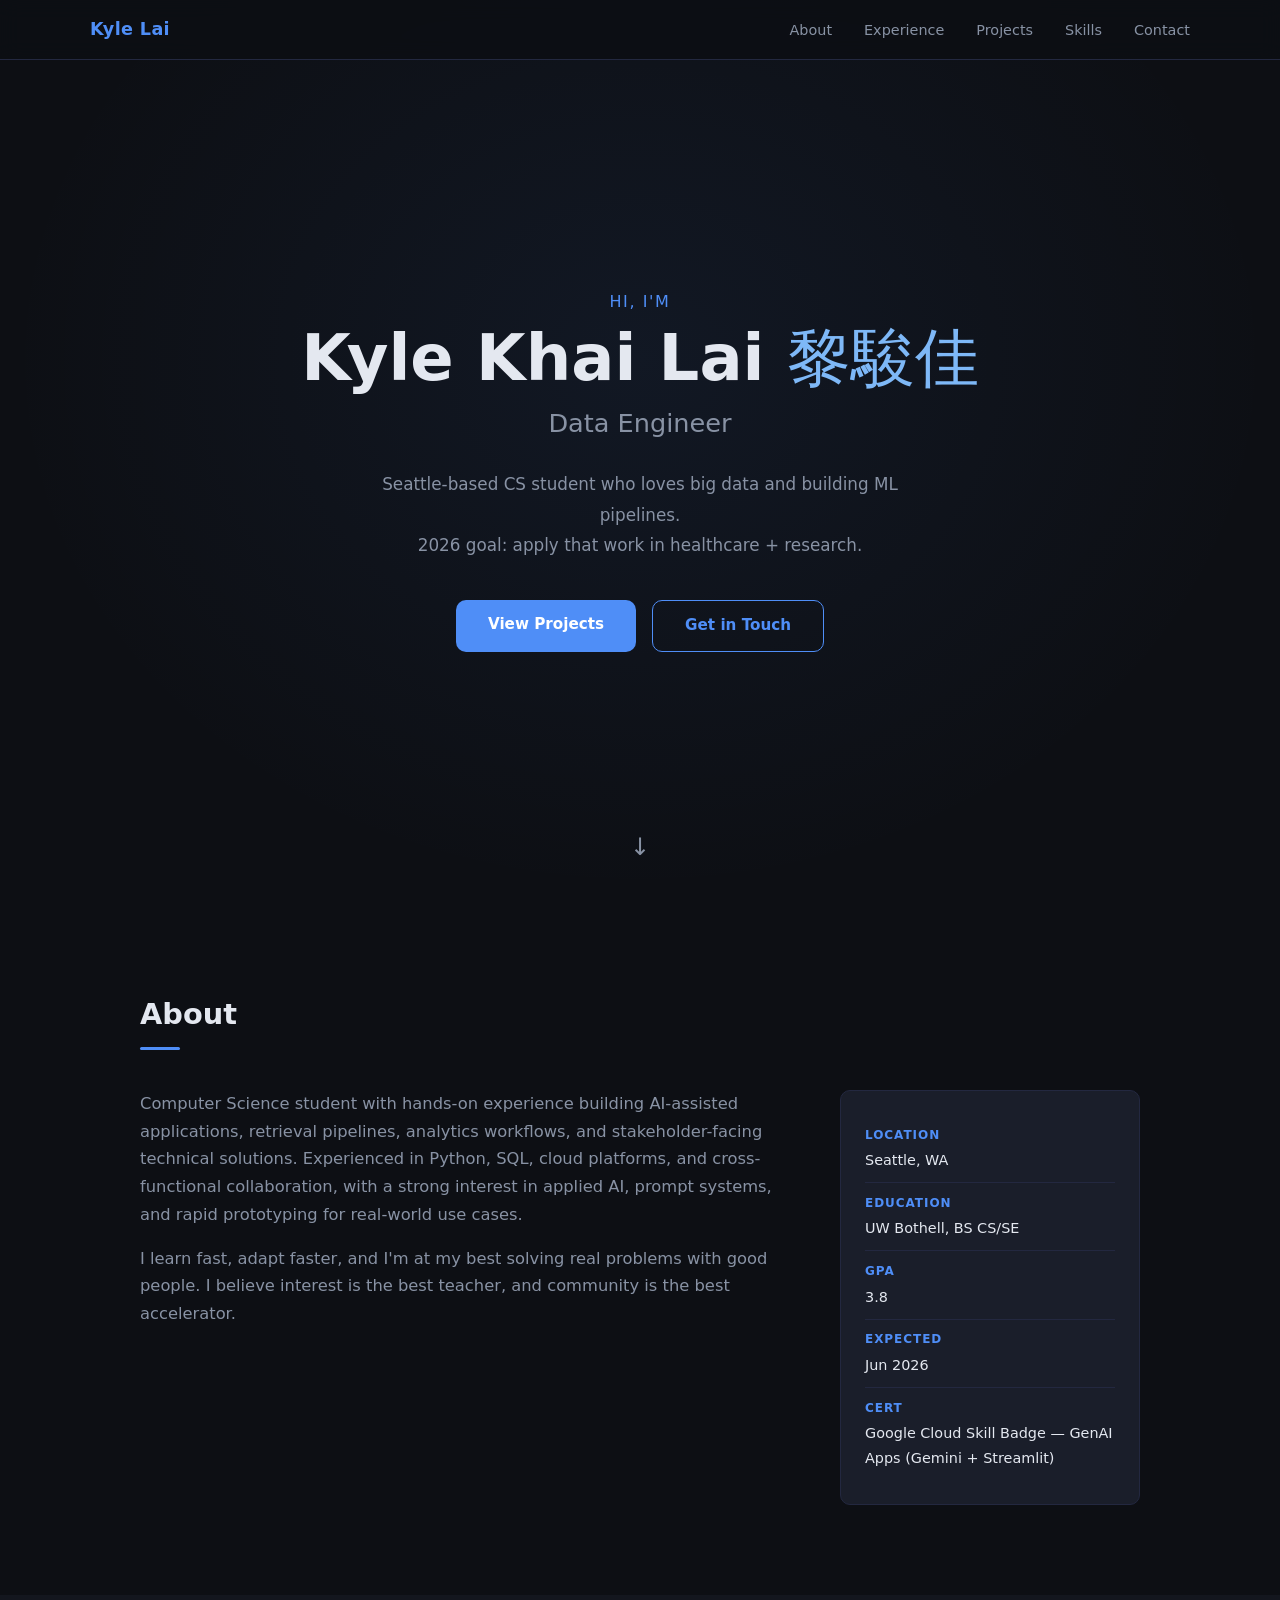
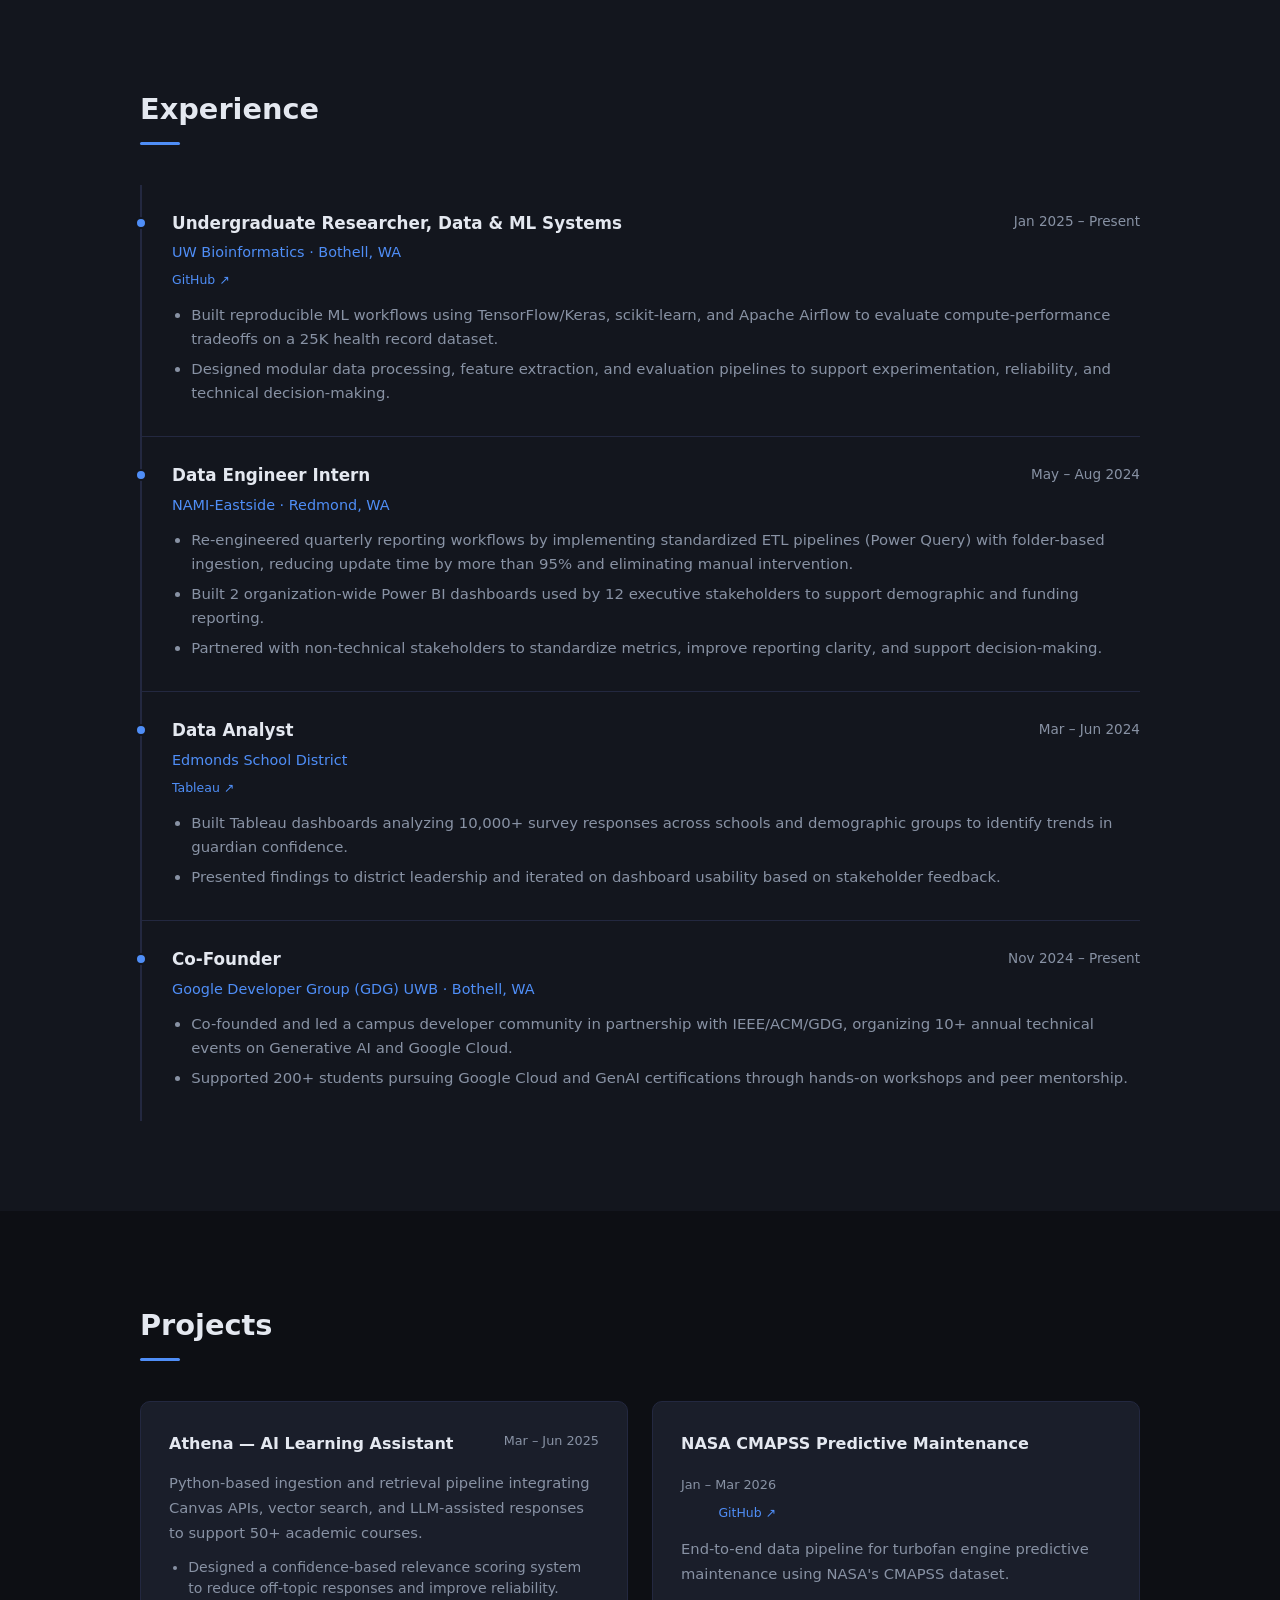
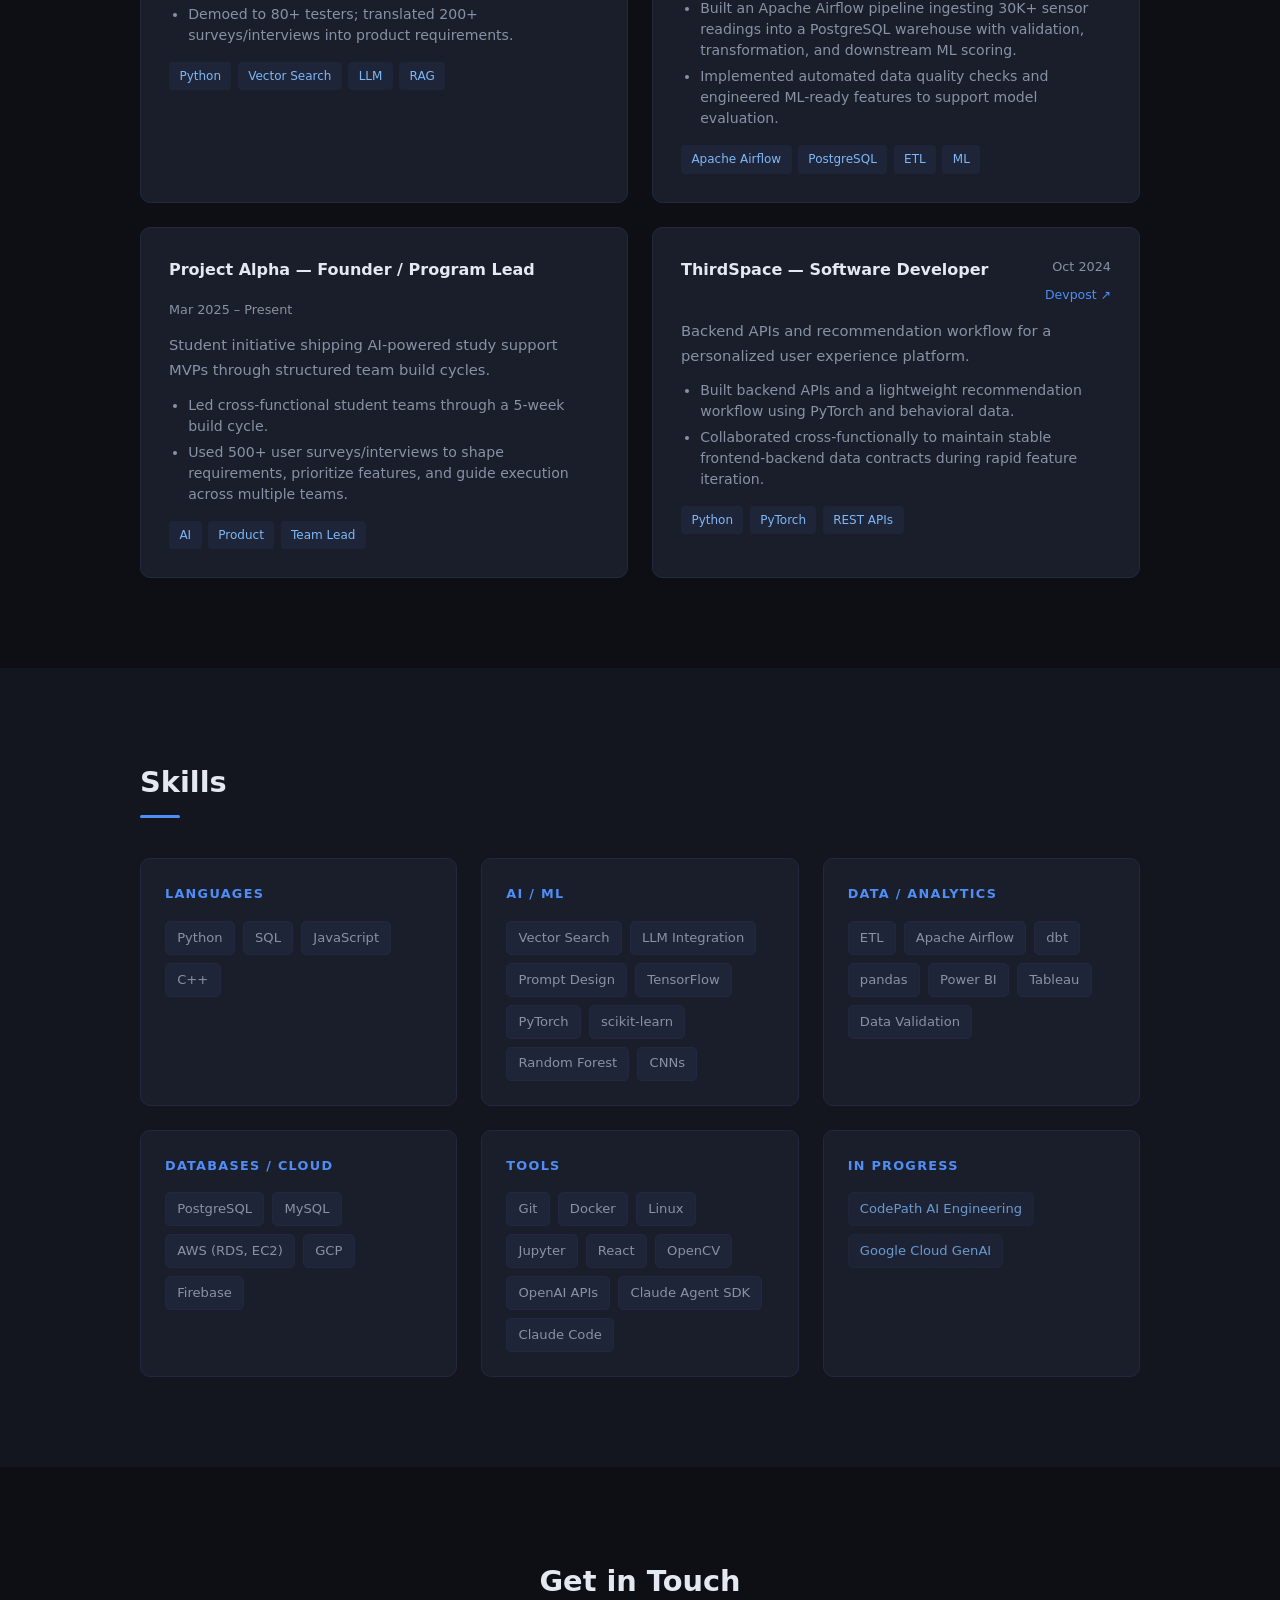
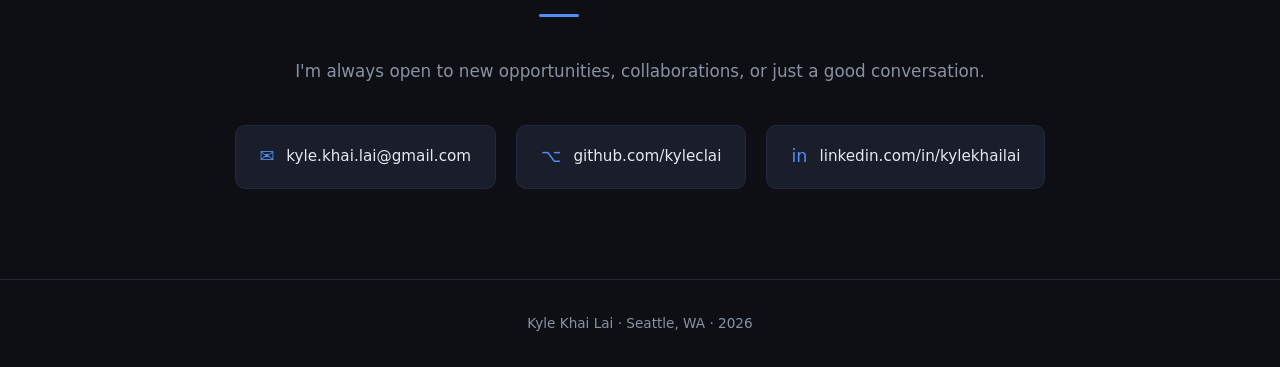
==== index.html @ 4707dff0 "Add initial website structure with HTML, CSS, and JavaScript for personal portfolio" ====
<!DOCTYPE html>
<html lang="en">
<head>
  <meta charset="UTF-8" />
  <meta name="viewport" content="width=device-width, initial-scale=1.0" />
  <title>Kyle Khai Lai — Data Engineer</title>
  <link rel="stylesheet" href="style.css" />
</head>
<body>

  <!-- NAV -->
  <nav id="navbar">
    <div class="nav-inner">
      <span class="nav-logo">Kyle Lai</span>
      <ul class="nav-links">
        <li><a href="#about">About</a></li>
        <li><a href="#experience">Experience</a></li>
        <li><a href="#projects">Projects</a></li>
        <li><a href="#skills">Skills</a></li>
        <li><a href="#contact">Contact</a></li>
      </ul>
    </div>
  </nav>

  <!-- HERO -->
  <section id="hero">
    <div class="hero-content">
      <p class="hero-greeting">Hi, I'm</p>
      <h1 class="hero-name">Kyle Khai Lai <span class="chinese">黎駿佳</span></h1>
      <h2 class="hero-title">Data Engineer</h2>
      <p class="hero-sub">Seattle-based CS student who loves big data and building ML pipelines.<br>
        2026 goal: apply that work in healthcare + research.</p>
      <div class="hero-cta">
        <a href="#projects" class="btn btn-primary">View Projects</a>
        <a href="#contact" class="btn btn-outline">Get in Touch</a>
      </div>
    </div>
    <div class="hero-scroll-hint">↓</div>
  </section>

  <!-- ABOUT -->
  <section id="about">
    <div class="section-inner">
      <h2 class="section-title">About</h2>
      <div class="about-grid">
        <div class="about-text">
          <p>
            Computer Science student with hands-on experience building AI-assisted applications,
            retrieval pipelines, analytics workflows, and stakeholder-facing technical solutions.
            Experienced in Python, SQL, cloud platforms, and cross-functional collaboration, with a
            strong interest in applied AI, prompt systems, and rapid prototyping for real-world use cases.
          </p>
          <p>
            I learn fast, adapt faster, and I'm at my best solving real problems with good people.
            I believe interest is the best teacher, and community is the best accelerator.
          </p>
        </div>
        <div class="about-meta">
          <div class="meta-item"><span class="meta-label">Location</span><span>Seattle, WA</span></div>
          <div class="meta-item"><span class="meta-label">Education</span><span>UW Bothell, BS CS/SE</span></div>
          <div class="meta-item"><span class="meta-label">GPA</span><span>3.8</span></div>
          <div class="meta-item"><span class="meta-label">Expected</span><span>Jun 2026</span></div>
          <div class="meta-item"><span class="meta-label">Cert</span><span>Google Cloud Skill Badge — GenAI Apps (Gemini + Streamlit)</span></div>
        </div>
      </div>
    </div>
  </section>

  <!-- EXPERIENCE -->
  <section id="experience">
    <div class="section-inner">
      <h2 class="section-title">Experience</h2>
      <div class="timeline">

        <div class="timeline-item">
          <div class="timeline-header">
            <div>
              <h3>Undergraduate Researcher, Data &amp; ML Systems</h3>
              <span class="company">UW Bioinformatics · Bothell, WA</span>
              <a class="entry-link" href="https://github.com/kyleclai/Partial-CNN-RF" target="_blank" rel="noopener">GitHub ↗</a>
            </div>
            <span class="date">Jan 2025 – Present</span>
          </div>
          <ul>
            <li>Built reproducible ML workflows using TensorFlow/Keras, scikit-learn, and Apache Airflow to evaluate compute-performance tradeoffs on a 25K health record dataset.</li>
            <li>Designed modular data processing, feature extraction, and evaluation pipelines to support experimentation, reliability, and technical decision-making.</li>
          </ul>
        </div>

        <div class="timeline-item">
          <div class="timeline-header">
            <div>
              <h3>Data Engineer Intern</h3>
              <span class="company">NAMI-Eastside · Redmond, WA</span>
            </div>
            <span class="date">May – Aug 2024</span>
          </div>
          <ul>
            <li>Re-engineered quarterly reporting workflows by implementing standardized ETL pipelines (Power Query) with folder-based ingestion, reducing update time by more than 95% and eliminating manual intervention.</li>
            <li>Built 2 organization-wide Power BI dashboards used by 12 executive stakeholders to support demographic and funding reporting.</li>
            <li>Partnered with non-technical stakeholders to standardize metrics, improve reporting clarity, and support decision-making.</li>
          </ul>
        </div>

        <div class="timeline-item">
          <div class="timeline-header">
            <div>
              <h3>Data Analyst</h3>
              <span class="company">Edmonds School District</span>
              <a class="entry-link" href="https://public.tableau.com/app/profile/kyle.lai1304/viz/ESDAvg_ScoreonHonestConvoaboutRace/ESDSTORIES" target="_blank" rel="noopener">Tableau ↗</a>
            </div>
            <span class="date">Mar – Jun 2024</span>
          </div>
          <ul>
            <li>Built Tableau dashboards analyzing 10,000+ survey responses across schools and demographic groups to identify trends in guardian confidence.</li>
            <li>Presented findings to district leadership and iterated on dashboard usability based on stakeholder feedback.</li>
          </ul>
        </div>

        <div class="timeline-item">
          <div class="timeline-header">
            <div>
              <h3>Co-Founder</h3>
              <span class="company">Google Developer Group (GDG) UWB · Bothell, WA</span>
            </div>
            <span class="date">Nov 2024 – Present</span>
          </div>
          <ul>
            <li>Co-founded and led a campus developer community in partnership with IEEE/ACM/GDG, organizing 10+ annual technical events on Generative AI and Google Cloud.</li>
            <li>Supported 200+ students pursuing Google Cloud and GenAI certifications through hands-on workshops and peer mentorship.</li>
          </ul>
        </div>

      </div>
    </div>
  </section>

  <!-- PROJECTS -->
  <section id="projects">
    <div class="section-inner">
      <h2 class="section-title">Projects</h2>
      <div class="projects-grid">

        <div class="project-card">
          <div class="project-header">
            <h3>Athena — AI Learning Assistant</h3>
            <span class="project-date">Mar – Jun 2025</span>
          </div>
          <p>Python-based ingestion and retrieval pipeline integrating Canvas APIs, vector search, and LLM-assisted responses to support 50+ academic courses.</p>
          <ul>
            <li>Designed a confidence-based relevance scoring system to reduce off-topic responses and improve reliability.</li>
            <li>Demoed to 80+ testers; translated 200+ surveys/interviews into product requirements.</li>
          </ul>
          <div class="project-tags">
            <span>Python</span><span>Vector Search</span><span>LLM</span><span>RAG</span>
          </div>
        </div>

        <div class="project-card">
          <div class="project-header">
            <h3>NASA CMAPSS Predictive Maintenance</h3>
            <div class="project-header-right">
              <span class="project-date">Jan – Mar 2026</span>
              <a class="entry-link" href="https://github.com/kyleclai/nasa-cmapss-rul-prediction" target="_blank" rel="noopener">GitHub ↗</a>
            </div>
          </div>
          <p>End-to-end data pipeline for turbofan engine predictive maintenance using NASA's CMAPSS dataset.</p>
          <ul>
            <li>Built an Apache Airflow pipeline ingesting 30K+ sensor readings into a PostgreSQL warehouse with validation, transformation, and downstream ML scoring.</li>
            <li>Implemented automated data quality checks and engineered ML-ready features to support model evaluation.</li>
          </ul>
          <div class="project-tags">
            <span>Apache Airflow</span><span>PostgreSQL</span><span>ETL</span><span>ML</span>
          </div>
        </div>

        <div class="project-card">
          <div class="project-header">
            <h3>Project Alpha — Founder / Program Lead</h3>
            <span class="project-date">Mar 2025 – Present</span>
          </div>
          <p>Student initiative shipping AI-powered study support MVPs through structured team build cycles.</p>
          <ul>
            <li>Led cross-functional student teams through a 5-week build cycle.</li>
            <li>Used 500+ user surveys/interviews to shape requirements, prioritize features, and guide execution across multiple teams.</li>
          </ul>
          <div class="project-tags">
            <span>AI</span><span>Product</span><span>Team Lead</span>
          </div>
        </div>

        <div class="project-card">
          <div class="project-header">
            <h3>ThirdSpace — Software Developer</h3>
            <div class="project-header-right">
              <span class="project-date">Oct 2024</span>
              <a class="entry-link" href="https://devpost.com/software/third-space-ebr2ka" target="_blank" rel="noopener">Devpost ↗</a>
            </div>
          </div>
          <p>Backend APIs and recommendation workflow for a personalized user experience platform.</p>
          <ul>
            <li>Built backend APIs and a lightweight recommendation workflow using PyTorch and behavioral data.</li>
            <li>Collaborated cross-functionally to maintain stable frontend-backend data contracts during rapid feature iteration.</li>
          </ul>
          <div class="project-tags">
            <span>Python</span><span>PyTorch</span><span>REST APIs</span>
          </div>
        </div>

      </div>
    </div>
  </section>

  <!-- SKILLS -->
  <section id="skills">
    <div class="section-inner">
      <h2 class="section-title">Skills</h2>
      <div class="skills-grid">
        <div class="skill-group">
          <h3>Languages</h3>
          <div class="tags">
            <span>Python</span><span>SQL</span><span>JavaScript</span><span>C++</span>
          </div>
        </div>
        <div class="skill-group">
          <h3>AI / ML</h3>
          <div class="tags">
            <span>Vector Search</span><span>LLM Integration</span><span>Prompt Design</span>
            <span>TensorFlow</span><span>PyTorch</span><span>scikit-learn</span>
            <span>Random Forest</span><span>CNNs</span>
          </div>
        </div>
        <div class="skill-group">
          <h3>Data / Analytics</h3>
          <div class="tags">
            <span>ETL</span><span>Apache Airflow</span><span>dbt</span>
            <span>pandas</span><span>Power BI</span><span>Tableau</span><span>Data Validation</span>
          </div>
        </div>
        <div class="skill-group">
          <h3>Databases / Cloud</h3>
          <div class="tags">
            <span>PostgreSQL</span><span>MySQL</span><span>AWS (RDS, EC2)</span>
            <span>GCP</span><span>Firebase</span>
          </div>
        </div>
        <div class="skill-group">
          <h3>Tools</h3>
          <div class="tags">
            <span>Git</span><span>Docker</span><span>Linux</span><span>Jupyter</span>
            <span>React</span><span>OpenCV</span><span>OpenAI APIs</span>
            <span>Claude Agent SDK</span><span>Claude Code</span>
          </div>
        </div>
        <div class="skill-group">
          <h3>In Progress</h3>
          <div class="tags in-progress">
            <span>CodePath AI Engineering</span><span>Google Cloud GenAI</span>
          </div>
        </div>
      </div>
    </div>
  </section>

  <!-- CONTACT -->
  <section id="contact">
    <div class="section-inner">
      <h2 class="section-title">Get in Touch</h2>
      <p class="contact-sub">I'm always open to new opportunities, collaborations, or just a good conversation.</p>
      <div class="contact-links">
        <a href="mailto:kyle.khai.lai@gmail.com" class="contact-card">
          <span class="contact-icon">✉</span>
          <span>kyle.khai.lai@gmail.com</span>
        </a>
        <a href="https://github.com/kyleclai" target="_blank" rel="noopener" class="contact-card">
          <span class="contact-icon">⌥</span>
          <span>github.com/kyleclai</span>
        </a>
        <a href="https://linkedin.com/in/kylekhailai" target="_blank" rel="noopener" class="contact-card">
          <span class="contact-icon">in</span>
          <span>linkedin.com/in/kylekhailai</span>
        </a>
      </div>
    </div>
  </section>

  <footer>
    <p>Kyle Khai Lai · Seattle, WA · 2026</p>
  </footer>

  <script src="script.js"></script>
</body>
</html>
---- style.css ----
/* ===== RESET & BASE ===== */
*, *::before, *::after { box-sizing: border-box; margin: 0; padding: 0; }

:root {
  --bg: #0d0f14;
  --bg2: #13161e;
  --bg3: #1a1e2a;
  --accent: #4f8ef7;
  --accent2: #7eb8f7;
  --text: #e4e8f0;
  --text-muted: #8892a4;
  --border: #232840;
  --tag-bg: #1e2538;
  --tag-text: #7eb8f7;
  --radius: 10px;
  --font: 'Segoe UI', system-ui, -apple-system, sans-serif;
}

html { scroll-behavior: smooth; }

body {
  background: var(--bg);
  color: var(--text);
  font-family: var(--font);
  font-size: 16px;
  line-height: 1.7;
}

a { color: var(--accent); text-decoration: none; }
a:hover { color: var(--accent2); }

ul { list-style: none; }

/* ===== NAV ===== */
#navbar {
  position: fixed;
  top: 0; left: 0; right: 0;
  z-index: 100;
  background: rgba(13, 15, 20, 0.92);
  backdrop-filter: blur(10px);
  border-bottom: 1px solid var(--border);
  padding: 0 2rem;
  height: 60px;
}

.nav-inner {
  max-width: 1100px;
  margin: 0 auto;
  height: 100%;
  display: flex;
  align-items: center;
  justify-content: space-between;
}

.nav-logo {
  font-weight: 700;
  font-size: 1.1rem;
  color: var(--accent);
  letter-spacing: 0.02em;
}

.nav-links {
  display: flex;
  gap: 2rem;
  list-style: none;
}

.nav-links a {
  color: var(--text-muted);
  font-size: 0.9rem;
  font-weight: 500;
  transition: color 0.2s;
}

.nav-links a:hover { color: var(--text); }

/* ===== HERO ===== */
#hero {
  min-height: 100vh;
  display: flex;
  flex-direction: column;
  align-items: center;
  justify-content: center;
  text-align: center;
  padding: 100px 2rem 60px;
  background: radial-gradient(ellipse at 50% 40%, rgba(79,142,247,0.07) 0%, transparent 70%);
  position: relative;
}

.hero-greeting {
  color: var(--accent);
  font-size: 1rem;
  font-weight: 500;
  letter-spacing: 0.1em;
  text-transform: uppercase;
  margin-bottom: 0.5rem;
}

.hero-name {
  font-size: clamp(2.2rem, 6vw, 4rem);
  font-weight: 800;
  line-height: 1.1;
  margin-bottom: 0.5rem;
}

.chinese {
  color: var(--accent2);
  font-weight: 400;
}

.hero-title {
  font-size: clamp(1.1rem, 3vw, 1.6rem);
  font-weight: 400;
  color: var(--text-muted);
  margin-bottom: 1.5rem;
}

.hero-sub {
  color: var(--text-muted);
  font-size: 1.05rem;
  max-width: 520px;
  margin: 0 auto 2.5rem;
  line-height: 1.8;
}

.hero-cta {
  display: flex;
  gap: 1rem;
  justify-content: center;
  flex-wrap: wrap;
}

.btn {
  padding: 0.75rem 2rem;
  border-radius: var(--radius);
  font-size: 0.95rem;
  font-weight: 600;
  cursor: pointer;
  transition: all 0.2s;
  display: inline-block;
}

.btn-primary {
  background: var(--accent);
  color: #fff;
}

.btn-primary:hover {
  background: var(--accent2);
  color: #fff;
  transform: translateY(-2px);
}

.btn-outline {
  border: 1.5px solid var(--accent);
  color: var(--accent);
}

.btn-outline:hover {
  background: rgba(79, 142, 247, 0.1);
  transform: translateY(-2px);
}

.hero-scroll-hint {
  position: absolute;
  bottom: 2rem;
  color: var(--text-muted);
  font-size: 1.5rem;
  animation: bounce 2s infinite;
}

@keyframes bounce {
  0%, 100% { transform: translateY(0); }
  50% { transform: translateY(8px); }
}

/* ===== SECTIONS ===== */
section { padding: 90px 2rem; }

section:nth-child(even) { background: var(--bg2); }

.section-inner {
  max-width: 1000px;
  margin: 0 auto;
}

.section-title {
  font-size: 1.8rem;
  font-weight: 700;
  margin-bottom: 2.5rem;
  position: relative;
  display: inline-block;
}

.section-title::after {
  content: '';
  display: block;
  width: 40px;
  height: 3px;
  background: var(--accent);
  margin-top: 8px;
  border-radius: 2px;
}

/* ===== ABOUT ===== */
.about-grid {
  display: grid;
  grid-template-columns: 1fr 300px;
  gap: 3rem;
  align-items: start;
}

.about-text p {
  color: var(--text-muted);
  margin-bottom: 1rem;
  font-size: 1.02rem;
}

.about-text p:last-child { margin-bottom: 0; }

.about-meta {
  background: var(--bg3);
  border: 1px solid var(--border);
  border-radius: var(--radius);
  padding: 1.5rem;
}

.meta-item {
  display: flex;
  flex-direction: column;
  padding: 0.6rem 0;
  border-bottom: 1px solid var(--border);
  font-size: 0.9rem;
}

.meta-item:last-child { border-bottom: none; }

.meta-label {
  color: var(--accent);
  font-size: 0.75rem;
  font-weight: 600;
  letter-spacing: 0.08em;
  text-transform: uppercase;
  margin-bottom: 0.2rem;
}

/* ===== TIMELINE ===== */
.timeline {
  display: flex;
  flex-direction: column;
  gap: 0;
  position: relative;
}

.timeline::before {
  content: '';
  position: absolute;
  left: 0;
  top: 0;
  bottom: 0;
  width: 2px;
  background: var(--border);
}

.timeline-item {
  padding: 1.5rem 0 1.5rem 2rem;
  position: relative;
  border-bottom: 1px solid var(--border);
  transition: background 0.2s;
}

.timeline-item:last-child { border-bottom: none; }

.timeline-item::before {
  content: '';
  position: absolute;
  left: -5px;
  top: 2rem;
  width: 12px;
  height: 12px;
  border-radius: 50%;
  background: var(--accent);
  border: 2px solid var(--bg2);
}

.timeline-header {
  display: flex;
  justify-content: space-between;
  align-items: flex-start;
  gap: 1rem;
  margin-bottom: 0.75rem;
  flex-wrap: wrap;
}

.timeline-header h3 {
  font-size: 1.05rem;
  font-weight: 600;
}

.company {
  display: block;
  color: var(--accent);
  font-size: 0.9rem;
  margin-top: 0.2rem;
}

.date {
  color: var(--text-muted);
  font-size: 0.85rem;
  white-space: nowrap;
  padding-top: 0.1rem;
}

.entry-link {
  font-size: 0.78rem;
  color: var(--accent);
  font-weight: 500;
  display: inline-block;
  margin-top: 0.25rem;
  transition: color 0.2s;
}

.entry-link:hover { color: var(--accent2); }

.project-header-right {
  display: flex;
  flex-direction: column;
  align-items: flex-end;
  gap: 0.2rem;
  flex-shrink: 0;
}

.timeline-item ul {
  list-style: disc;
  padding-left: 1.2rem;
}

.timeline-item li {
  color: var(--text-muted);
  font-size: 0.93rem;
  margin-bottom: 0.4rem;
  line-height: 1.6;
}

/* ===== PROJECTS ===== */
.projects-grid {
  display: grid;
  grid-template-columns: repeat(auto-fill, minmax(440px, 1fr));
  gap: 1.5rem;
}

.project-card {
  background: var(--bg3);
  border: 1px solid var(--border);
  border-radius: var(--radius);
  padding: 1.75rem;
  transition: border-color 0.2s, transform 0.2s;
}

.project-card:hover {
  border-color: var(--accent);
  transform: translateY(-3px);
}

.project-header {
  display: flex;
  justify-content: space-between;
  align-items: flex-start;
  gap: 1rem;
  margin-bottom: 0.75rem;
  flex-wrap: wrap;
}

.project-header h3 {
  font-size: 1rem;
  font-weight: 600;
}

.project-date {
  color: var(--text-muted);
  font-size: 0.8rem;
  white-space: nowrap;
}

.project-card > p {
  color: var(--text-muted);
  font-size: 0.92rem;
  margin-bottom: 0.75rem;
}

.project-card ul {
  list-style: disc;
  padding-left: 1.2rem;
  margin-bottom: 1rem;
}

.project-card li {
  color: var(--text-muted);
  font-size: 0.88rem;
  margin-bottom: 0.3rem;
  line-height: 1.5;
}

.project-tags {
  display: flex;
  flex-wrap: wrap;
  gap: 0.4rem;
  margin-top: 1rem;
}

.project-tags span {
  background: var(--tag-bg);
  color: var(--tag-text);
  font-size: 0.75rem;
  padding: 0.25rem 0.65rem;
  border-radius: 4px;
  font-weight: 500;
}

/* ===== SKILLS ===== */
.skills-grid {
  display: grid;
  grid-template-columns: repeat(auto-fill, minmax(280px, 1fr));
  gap: 1.5rem;
}

.skill-group {
  background: var(--bg3);
  border: 1px solid var(--border);
  border-radius: var(--radius);
  padding: 1.5rem;
}

.skill-group h3 {
  font-size: 0.8rem;
  font-weight: 700;
  color: var(--accent);
  text-transform: uppercase;
  letter-spacing: 0.1em;
  margin-bottom: 1rem;
}

.tags {
  display: flex;
  flex-wrap: wrap;
  gap: 0.5rem;
}

.tags span {
  background: var(--tag-bg);
  color: var(--text-muted);
  font-size: 0.82rem;
  padding: 0.3rem 0.7rem;
  border-radius: 5px;
  border: 1px solid var(--border);
}

.tags.in-progress span {
  border-style: dashed;
  color: var(--accent2);
  opacity: 0.8;
}

/* ===== CONTACT ===== */
#contact { text-align: center; }

.contact-sub {
  color: var(--text-muted);
  margin-bottom: 2.5rem;
  font-size: 1.05rem;
}

.contact-links {
  display: flex;
  gap: 1.25rem;
  justify-content: center;
  flex-wrap: wrap;
}

.contact-card {
  display: flex;
  align-items: center;
  gap: 0.75rem;
  background: var(--bg3);
  border: 1px solid var(--border);
  border-radius: var(--radius);
  padding: 1rem 1.5rem;
  color: var(--text);
  font-size: 0.95rem;
  transition: border-color 0.2s, transform 0.2s;
}

.contact-card:hover {
  border-color: var(--accent);
  color: var(--accent2);
  transform: translateY(-2px);
}

.contact-icon {
  font-size: 1.1rem;
  color: var(--accent);
}

/* ===== FOOTER ===== */
footer {
  text-align: center;
  padding: 2rem;
  color: var(--text-muted);
  font-size: 0.85rem;
  border-top: 1px solid var(--border);
}

/* ===== RESPONSIVE ===== */
@media (max-width: 768px) {
  .about-grid { grid-template-columns: 1fr; }
  .projects-grid { grid-template-columns: 1fr; }
  .nav-links { gap: 1rem; }
  #hero { padding-top: 80px; }
  .timeline::before { display: none; }
  .timeline-item { padding-left: 0; }
  .timeline-item::before { display: none; }
}

@media (max-width: 480px) {
  .nav-links { display: none; }
}

/* ===== SCROLL ANIMATIONS ===== */
.fade-in {
  opacity: 0;
  transform: translateY(24px);
  transition: opacity 0.6s ease, transform 0.6s ease;
}

.fade-in.visible {
  opacity: 1;
  transform: translateY(0);
}
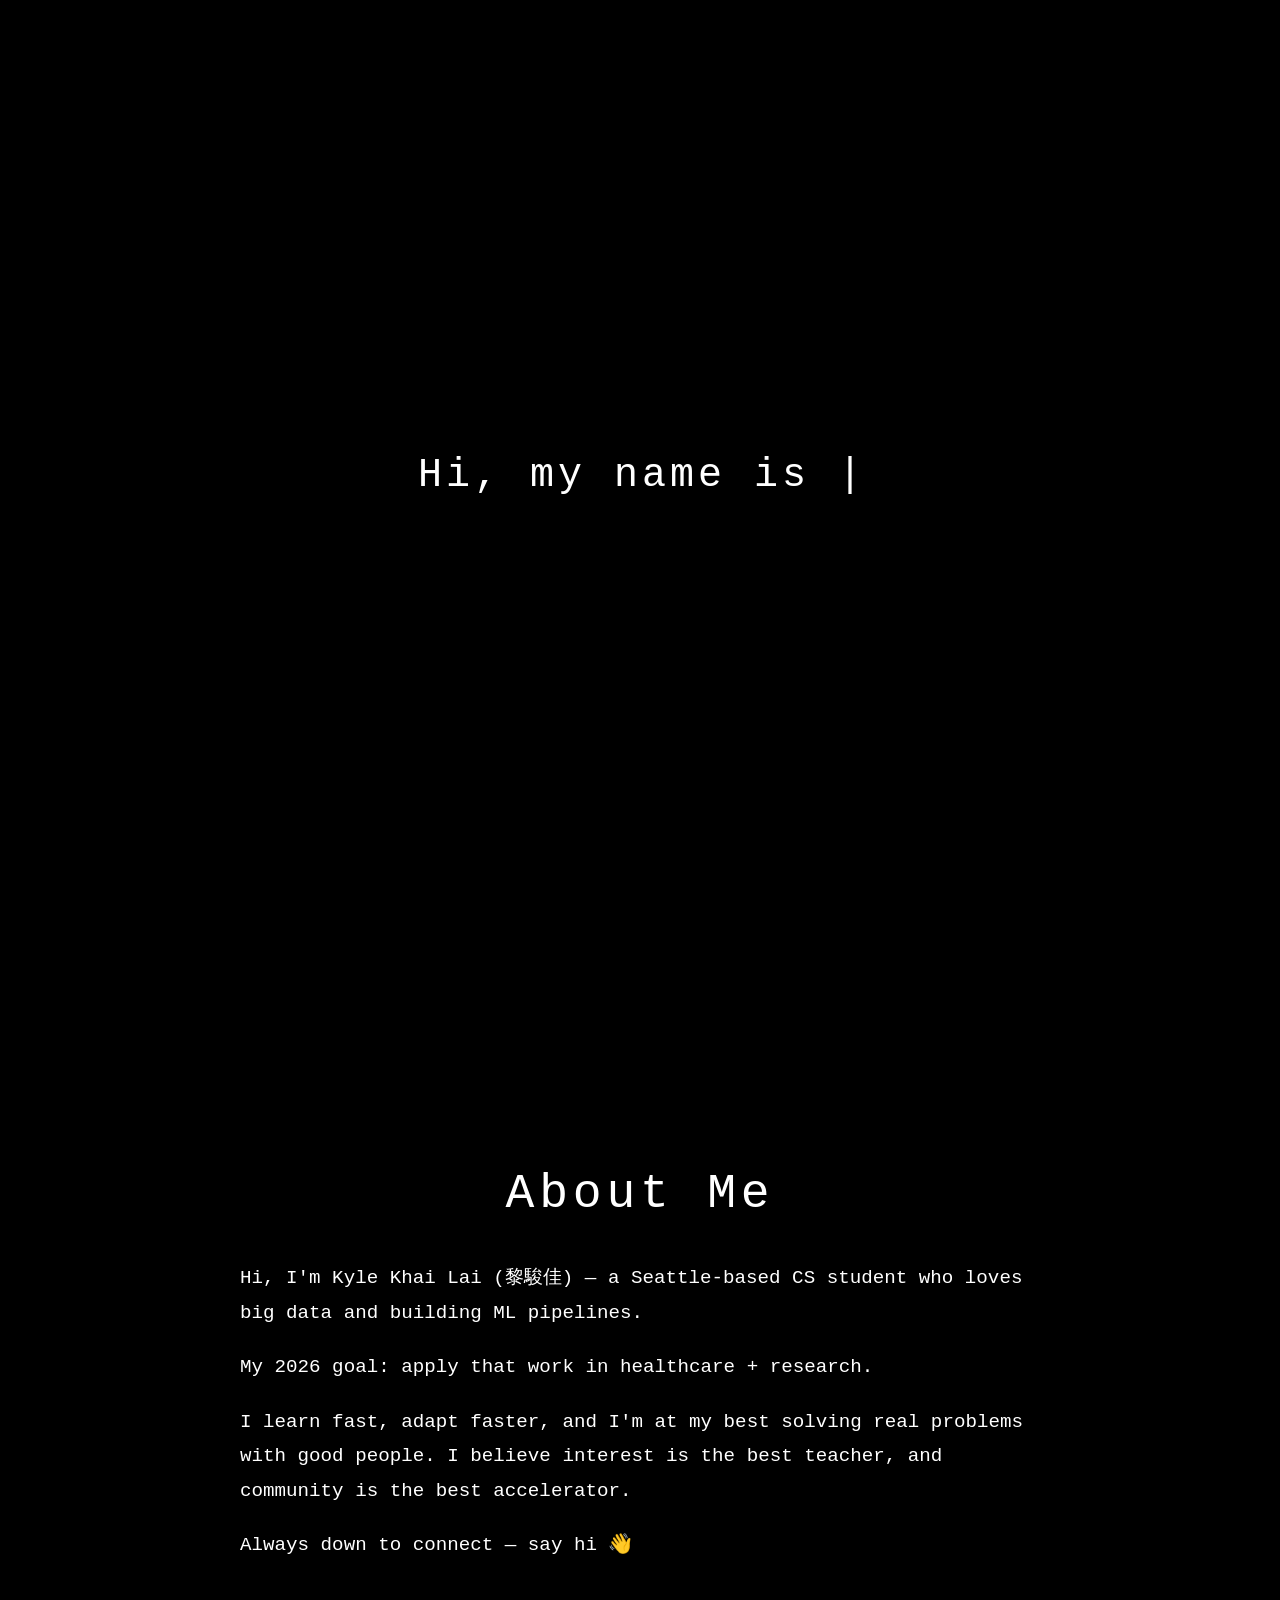
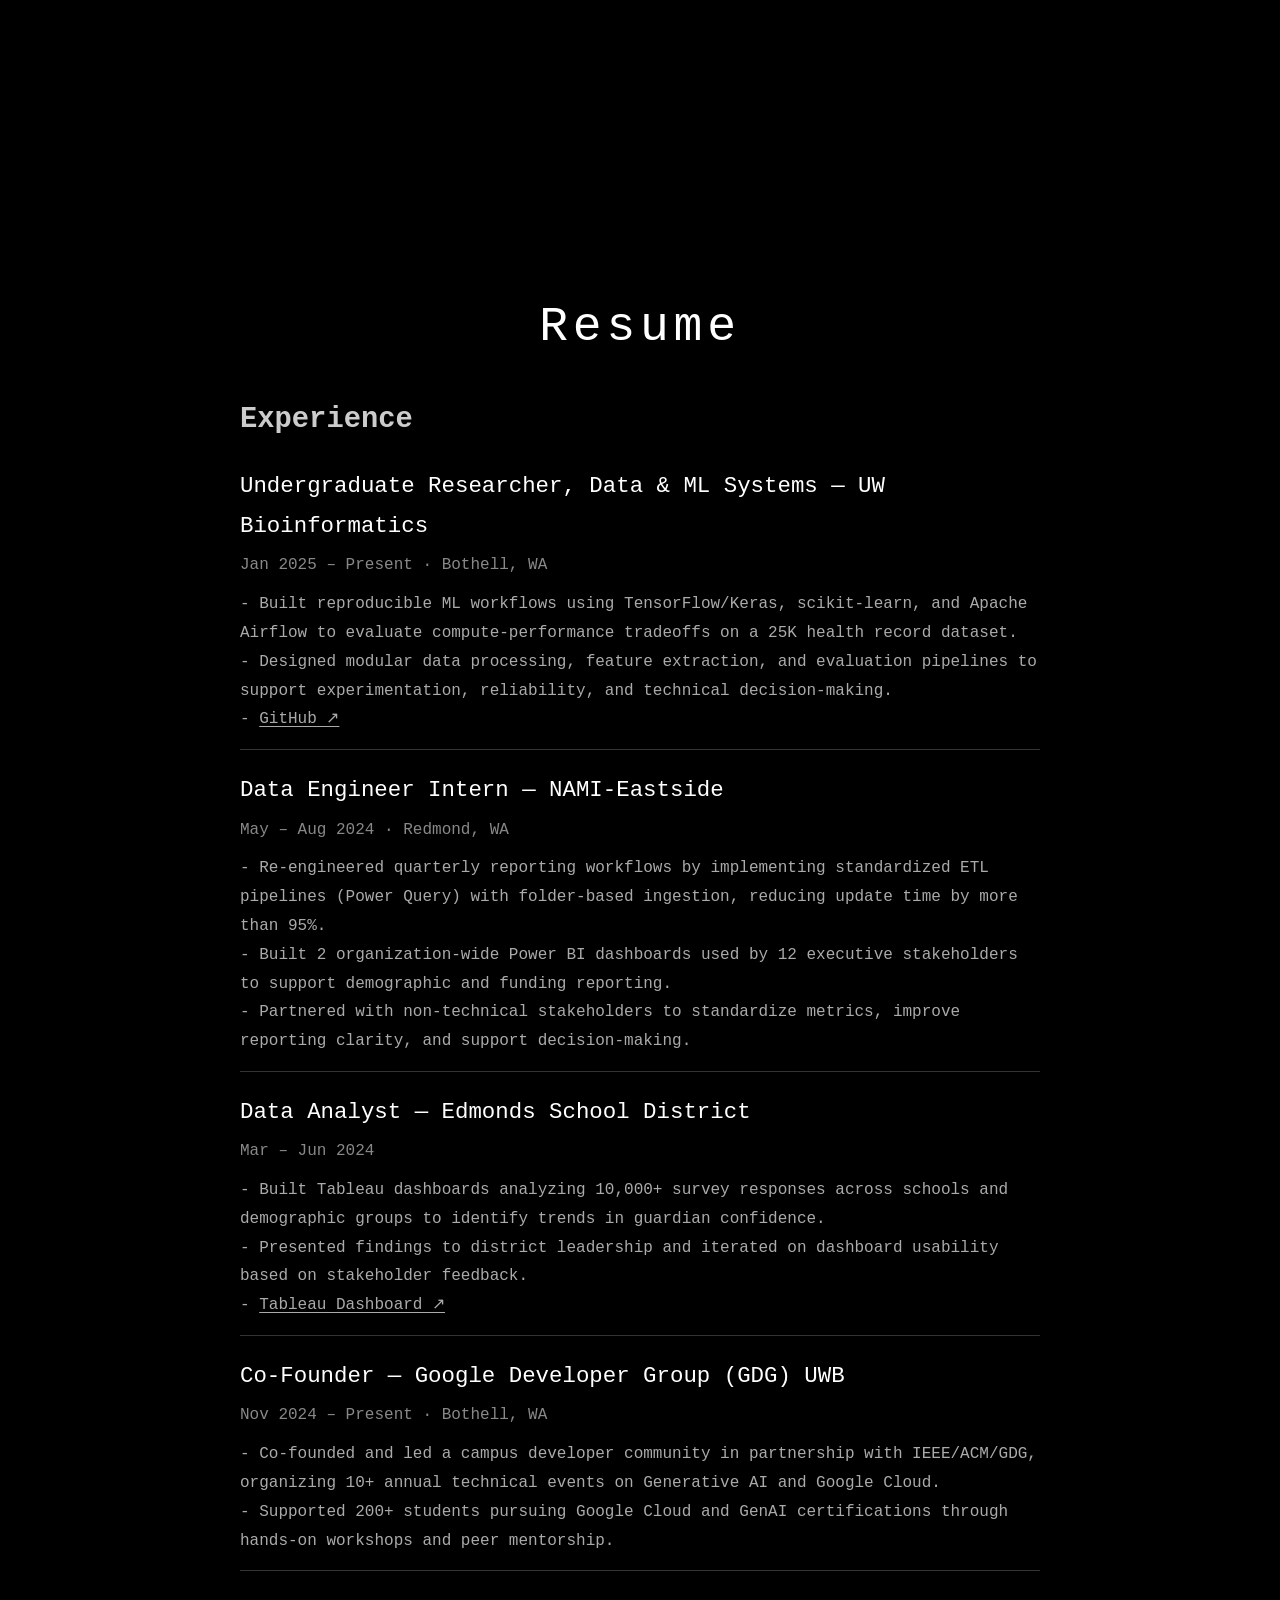
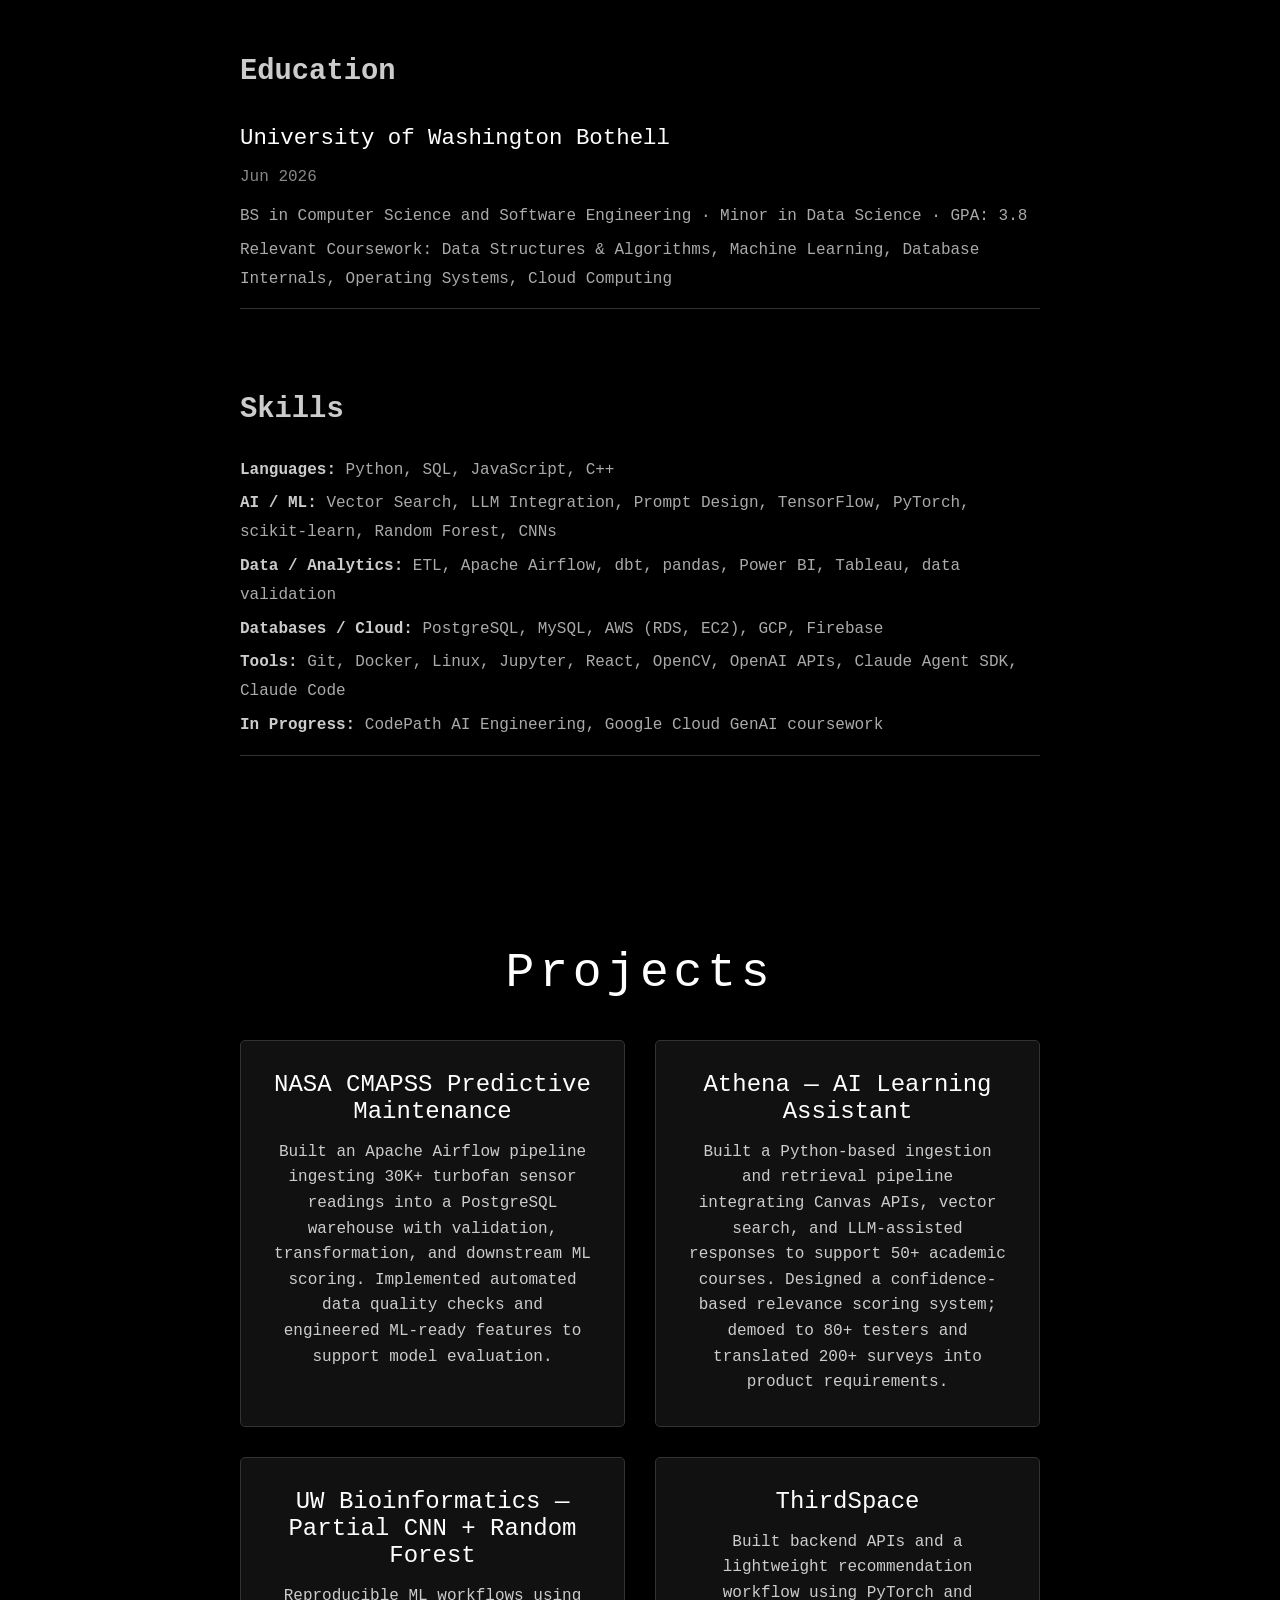
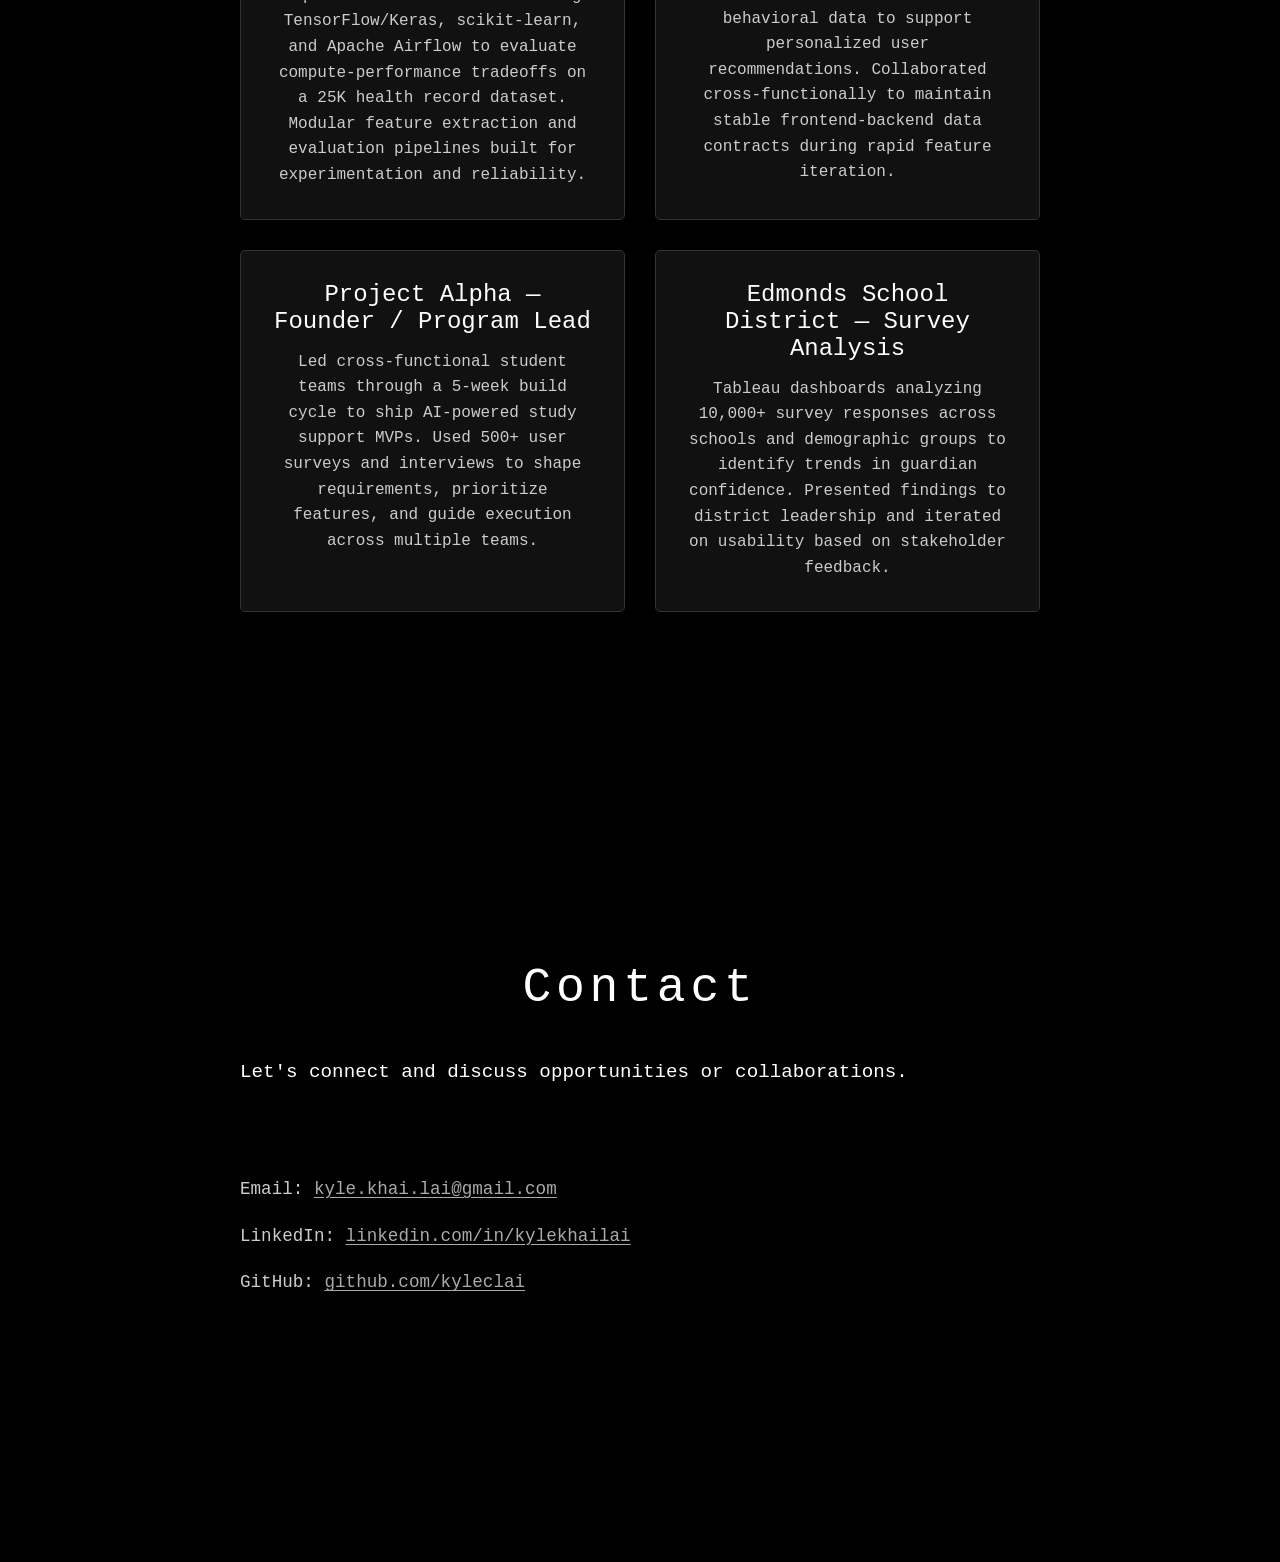
==== commit 7aa66f34: "revamp feel - dark mode and animations." ====
--- a/index.html
+++ b/index.html
@@ -1,293 +1,178 @@
 <!DOCTYPE html>
 <html lang="en">
+
 <head>
-  <meta charset="UTF-8" />
-  <meta name="viewport" content="width=device-width, initial-scale=1.0" />
-  <title>Kyle Khai Lai — Data Engineer</title>
-  <link rel="stylesheet" href="style.css" />
+    <meta charset="UTF-8">
+    <meta name="viewport" content="width=device-width, initial-scale=1.0">
+    <title>Kyle Lai</title>
+    <link rel="stylesheet" href="style.css">
 </head>
+
 <body>
+    <!-- navigation -->
+    <nav class="navigation" id="navigation">
+        <a href="#home" class="nav-item">Home</a>
+        <a href="#about" class="nav-item">About</a>
+        <a href="#resume" class="nav-item">Resume</a>
+        <a href="#projects" class="nav-item">Projects</a>
+        <a href="#contact" class="nav-item">Contact</a>
+    </nav>
 
-  <!-- NAV -->
-  <nav id="navbar">
-    <div class="nav-inner">
-      <span class="nav-logo">Kyle Lai</span>
-      <ul class="nav-links">
-        <li><a href="#about">About</a></li>
-        <li><a href="#experience">Experience</a></li>
-        <li><a href="#projects">Projects</a></li>
-        <li><a href="#skills">Skills</a></li>
-        <li><a href="#contact">Contact</a></li>
-      </ul>
-    </div>
-  </nav>
+    <!-- home section -->
+    <section id="home" class="section">
+        <div class="typing-container">
+            <h1 class="typing-text" id="typingText"></h1><span class="cursor" id="cursor"></span>
+        </div>
+    </section>
 
-  <!-- HERO -->
-  <section id="hero">
-    <div class="hero-content">
-      <p class="hero-greeting">Hi, I'm</p>
-      <h1 class="hero-name">Kyle Khai Lai <span class="chinese">黎駿佳</span></h1>
-      <h2 class="hero-title">Data Engineer</h2>
-      <p class="hero-sub">Seattle-based CS student who loves big data and building ML pipelines.<br>
-        2026 goal: apply that work in healthcare + research.</p>
-      <div class="hero-cta">
-        <a href="#projects" class="btn btn-primary">View Projects</a>
-        <a href="#contact" class="btn btn-outline">Get in Touch</a>
-      </div>
-    </div>
-    <div class="hero-scroll-hint">↓</div>
-  </section>
+    <!-- about section -->
+    <section id="about" class="section">
+        <div class="section-content">
+            <h2 class="section-title">About Me</h2>
+            <div class="content-text">
+                <p>Hi, I'm Kyle Khai Lai (黎駿佳) — a Seattle-based CS student who loves big data and building ML pipelines.</p>
+                <p>My 2026 goal: apply that work in healthcare + research.</p>
+                <p>I learn fast, adapt faster, and I'm at my best solving real problems with good people. I believe interest is the best teacher, and community is the best accelerator.</p>
+                <p>Always down to connect — say hi 👋</p>
+            </div>
+        </div>
+    </section>
 
-  <!-- ABOUT -->
-  <section id="about">
-    <div class="section-inner">
-      <h2 class="section-title">About</h2>
-      <div class="about-grid">
-        <div class="about-text">
-          <p>
-            Computer Science student with hands-on experience building AI-assisted applications,
-            retrieval pipelines, analytics workflows, and stakeholder-facing technical solutions.
-            Experienced in Python, SQL, cloud platforms, and cross-functional collaboration, with a
-            strong interest in applied AI, prompt systems, and rapid prototyping for real-world use cases.
-          </p>
-          <p>
-            I learn fast, adapt faster, and I'm at my best solving real problems with good people.
-            I believe interest is the best teacher, and community is the best accelerator.
-          </p>
+    <!-- resume section -->
+    <section id="resume" class="section">
+        <div class="section-content">
+            <h2 class="section-title">Resume</h2>
+            <div class="content-text">
+
+                <div class="resume-section">
+                    <h3>Experience</h3>
+
+                    <div class="resume-item">
+                        <h4>Undergraduate Researcher, Data &amp; ML Systems — UW Bioinformatics</h4>
+                        <span class="resume-date">Jan 2025 – Present · Bothell, WA</span>
+                        <p>- Built reproducible ML workflows using TensorFlow/Keras, scikit-learn, and Apache Airflow to evaluate compute-performance tradeoffs on a 25K health record dataset.<br>
+                           - Designed modular data processing, feature extraction, and evaluation pipelines to support experimentation, reliability, and technical decision-making.<br>
+                           - <a href="https://github.com/kyleclai/Partial-CNN-RF" target="_blank" rel="noopener" class="resume-link">GitHub ↗</a></p>
+                    </div>
+
+                    <div class="resume-item">
+                        <h4>Data Engineer Intern — NAMI-Eastside</h4>
+                        <span class="resume-date">May – Aug 2024 · Redmond, WA</span>
+                        <p>- Re-engineered quarterly reporting workflows by implementing standardized ETL pipelines (Power Query) with folder-based ingestion, reducing update time by more than 95%.<br>
+                           - Built 2 organization-wide Power BI dashboards used by 12 executive stakeholders to support demographic and funding reporting.<br>
+                           - Partnered with non-technical stakeholders to standardize metrics, improve reporting clarity, and support decision-making.</p>
+                    </div>
+
+                    <div class="resume-item">
+                        <h4>Data Analyst — Edmonds School District</h4>
+                        <span class="resume-date">Mar – Jun 2024</span>
+                        <p>- Built Tableau dashboards analyzing 10,000+ survey responses across schools and demographic groups to identify trends in guardian confidence.<br>
+                           - Presented findings to district leadership and iterated on dashboard usability based on stakeholder feedback.<br>
+                           - <a href="https://public.tableau.com/app/profile/kyle.lai1304/viz/ESDAvg_ScoreonHonestConvoaboutRace/ESDSTORIES" target="_blank" rel="noopener" class="resume-link">Tableau Dashboard ↗</a></p>
+                    </div>
+
+                    <div class="resume-item">
+                        <h4>Co-Founder — Google Developer Group (GDG) UWB</h4>
+                        <span class="resume-date">Nov 2024 – Present · Bothell, WA</span>
+                        <p>- Co-founded and led a campus developer community in partnership with IEEE/ACM/GDG, organizing 10+ annual technical events on Generative AI and Google Cloud.<br>
+                           - Supported 200+ students pursuing Google Cloud and GenAI certifications through hands-on workshops and peer mentorship.</p>
+                    </div>
+                </div>
+
+                <br>
+
+                <div class="resume-section">
+                    <h3>Education</h3>
+                    <div class="resume-item">
+                        <h4>University of Washington Bothell</h4>
+                        <span class="resume-date">Jun 2026</span>
+                        <p>BS in Computer Science and Software Engineering · Minor in Data Science · GPA: 3.8</p>
+                        <p>Relevant Coursework: Data Structures &amp; Algorithms, Machine Learning, Database Internals, Operating Systems, Cloud Computing</p>
+                    </div>
+                </div>
+
+                <br>
+
+                <div class="resume-section">
+                    <h3>Skills</h3>
+                    <div class="resume-item">
+                        <p><strong>Languages:</strong> Python, SQL, JavaScript, C++</p>
+                        <p><strong>AI / ML:</strong> Vector Search, LLM Integration, Prompt Design, TensorFlow, PyTorch, scikit-learn, Random Forest, CNNs</p>
+                        <p><strong>Data / Analytics:</strong> ETL, Apache Airflow, dbt, pandas, Power BI, Tableau, data validation</p>
+                        <p><strong>Databases / Cloud:</strong> PostgreSQL, MySQL, AWS (RDS, EC2), GCP, Firebase</p>
+                        <p><strong>Tools:</strong> Git, Docker, Linux, Jupyter, React, OpenCV, OpenAI APIs, Claude Agent SDK, Claude Code</p>
+                        <p><strong>In Progress:</strong> CodePath AI Engineering, Google Cloud GenAI coursework</p>
+                    </div>
+                </div>
+
+            </div>
         </div>
-        <div class="about-meta">
-          <div class="meta-item"><span class="meta-label">Location</span><span>Seattle, WA</span></div>
-          <div class="meta-item"><span class="meta-label">Education</span><span>UW Bothell, BS CS/SE</span></div>
-          <div class="meta-item"><span class="meta-label">GPA</span><span>3.8</span></div>
-          <div class="meta-item"><span class="meta-label">Expected</span><span>Jun 2026</span></div>
-          <div class="meta-item"><span class="meta-label">Cert</span><span>Google Cloud Skill Badge — GenAI Apps (Gemini + Streamlit)</span></div>
+    </section>
+
+    <!-- projects section -->
+    <section id="projects" class="section">
+        <div class="section-content">
+            <h2 class="section-title">Projects</h2>
+            <div class="projects-grid">
+
+                <a href="https://github.com/kyleclai/nasa-cmapss-rul-prediction" target="_blank" rel="noopener" class="project-link">
+                    <div class="project-item">
+                        <h3>NASA CMAPSS Predictive Maintenance</h3>
+                        <p>Built an Apache Airflow pipeline ingesting 30K+ turbofan sensor readings into a PostgreSQL warehouse with validation, transformation, and downstream ML scoring. Implemented automated data quality checks and engineered ML-ready features to support model evaluation.</p>
+                    </div>
+                </a>
+
+                <div class="project-item no-link">
+                    <h3>Athena — AI Learning Assistant</h3>
+                    <p>Built a Python-based ingestion and retrieval pipeline integrating Canvas APIs, vector search, and LLM-assisted responses to support 50+ academic courses. Designed a confidence-based relevance scoring system; demoed to 80+ testers and translated 200+ surveys into product requirements.</p>
+                </div>
+
+                <a href="https://github.com/kyleclai/Partial-CNN-RF" target="_blank" rel="noopener" class="project-link">
+                    <div class="project-item">
+                        <h3>UW Bioinformatics — Partial CNN + Random Forest</h3>
+                        <p>Reproducible ML workflows using TensorFlow/Keras, scikit-learn, and Apache Airflow to evaluate compute-performance tradeoffs on a 25K health record dataset. Modular feature extraction and evaluation pipelines built for experimentation and reliability.</p>
+                    </div>
+                </a>
+
+                <a href="https://devpost.com/software/third-space-ebr2ka" target="_blank" rel="noopener" class="project-link">
+                    <div class="project-item">
+                        <h3>ThirdSpace</h3>
+                        <p>Built backend APIs and a lightweight recommendation workflow using PyTorch and behavioral data to support personalized user recommendations. Collaborated cross-functionally to maintain stable frontend-backend data contracts during rapid feature iteration.</p>
+                    </div>
+                </a>
+
+                <div class="project-item no-link">
+                    <h3>Project Alpha — Founder / Program Lead</h3>
+                    <p>Led cross-functional student teams through a 5-week build cycle to ship AI-powered study support MVPs. Used 500+ user surveys and interviews to shape requirements, prioritize features, and guide execution across multiple teams.</p>
+                </div>
+
+                <a href="https://public.tableau.com/app/profile/kyle.lai1304/viz/ESDAvg_ScoreonHonestConvoaboutRace/ESDSTORIES" target="_blank" rel="noopener" class="project-link">
+                    <div class="project-item">
+                        <h3>Edmonds School District — Survey Analysis</h3>
+                        <p>Tableau dashboards analyzing 10,000+ survey responses across schools and demographic groups to identify trends in guardian confidence. Presented findings to district leadership and iterated on usability based on stakeholder feedback.</p>
+                    </div>
+                </a>
+
+            </div>
         </div>
-      </div>
-    </div>
-  </section>
+    </section>
 
-  <!-- EXPERIENCE -->
-  <section id="experience">
-    <div class="section-inner">
-      <h2 class="section-title">Experience</h2>
-      <div class="timeline">
+    <!-- contact section -->
+    <section id="contact" class="section">
+        <div class="section-content">
+            <h2 class="section-title">Contact</h2>
+            <div class="content-text">
+                <p>Let's connect and discuss opportunities or collaborations.</p>
+                <br>
+                <div class="contact-info">
+                    <p>Email: <a href="mailto:kyle.khai.lai@gmail.com" class="resume-link">kyle.khai.lai@gmail.com</a></p>
+                    <p>LinkedIn: <a href="https://linkedin.com/in/kylekhailai" target="_blank" rel="noopener" class="resume-link">linkedin.com/in/kylekhailai</a></p>
+                    <p>GitHub: <a href="https://github.com/kyleclai" target="_blank" rel="noopener" class="resume-link">github.com/kyleclai</a></p>
+                </div>
+            </div>
+        </div>
+    </section>
 
-        <div class="timeline-item">
-          <div class="timeline-header">
-            <div>
-              <h3>Undergraduate Researcher, Data &amp; ML Systems</h3>
-              <span class="company">UW Bioinformatics · Bothell, WA</span>
-              <a class="entry-link" href="https://github.com/kyleclai/Partial-CNN-RF" target="_blank" rel="noopener">GitHub ↗</a>
-            </div>
-            <span class="date">Jan 2025 – Present</span>
-          </div>
-          <ul>
-            <li>Built reproducible ML workflows using TensorFlow/Keras, scikit-learn, and Apache Airflow to evaluate compute-performance tradeoffs on a 25K health record dataset.</li>
-            <li>Designed modular data processing, feature extraction, and evaluation pipelines to support experimentation, reliability, and technical decision-making.</li>
-          </ul>
-        </div>
-
-        <div class="timeline-item">
-          <div class="timeline-header">
-            <div>
-              <h3>Data Engineer Intern</h3>
-              <span class="company">NAMI-Eastside · Redmond, WA</span>
-            </div>
-            <span class="date">May – Aug 2024</span>
-          </div>
-          <ul>
-            <li>Re-engineered quarterly reporting workflows by implementing standardized ETL pipelines (Power Query) with folder-based ingestion, reducing update time by more than 95% and eliminating manual intervention.</li>
-            <li>Built 2 organization-wide Power BI dashboards used by 12 executive stakeholders to support demographic and funding reporting.</li>
-            <li>Partnered with non-technical stakeholders to standardize metrics, improve reporting clarity, and support decision-making.</li>
-          </ul>
-        </div>
-
-        <div class="timeline-item">
-          <div class="timeline-header">
-            <div>
-              <h3>Data Analyst</h3>
-              <span class="company">Edmonds School District</span>
-              <a class="entry-link" href="https://public.tableau.com/app/profile/kyle.lai1304/viz/ESDAvg_ScoreonHonestConvoaboutRace/ESDSTORIES" target="_blank" rel="noopener">Tableau ↗</a>
-            </div>
-            <span class="date">Mar – Jun 2024</span>
-          </div>
-          <ul>
-            <li>Built Tableau dashboards analyzing 10,000+ survey responses across schools and demographic groups to identify trends in guardian confidence.</li>
-            <li>Presented findings to district leadership and iterated on dashboard usability based on stakeholder feedback.</li>
-          </ul>
-        </div>
-
-        <div class="timeline-item">
-          <div class="timeline-header">
-            <div>
-              <h3>Co-Founder</h3>
-              <span class="company">Google Developer Group (GDG) UWB · Bothell, WA</span>
-            </div>
-            <span class="date">Nov 2024 – Present</span>
-          </div>
-          <ul>
-            <li>Co-founded and led a campus developer community in partnership with IEEE/ACM/GDG, organizing 10+ annual technical events on Generative AI and Google Cloud.</li>
-            <li>Supported 200+ students pursuing Google Cloud and GenAI certifications through hands-on workshops and peer mentorship.</li>
-          </ul>
-        </div>
-
-      </div>
-    </div>
-  </section>
-
-  <!-- PROJECTS -->
-  <section id="projects">
-    <div class="section-inner">
-      <h2 class="section-title">Projects</h2>
-      <div class="projects-grid">
-
-        <div class="project-card">
-          <div class="project-header">
-            <h3>Athena — AI Learning Assistant</h3>
-            <span class="project-date">Mar – Jun 2025</span>
-          </div>
-          <p>Python-based ingestion and retrieval pipeline integrating Canvas APIs, vector search, and LLM-assisted responses to support 50+ academic courses.</p>
-          <ul>
-            <li>Designed a confidence-based relevance scoring system to reduce off-topic responses and improve reliability.</li>
-            <li>Demoed to 80+ testers; translated 200+ surveys/interviews into product requirements.</li>
-          </ul>
-          <div class="project-tags">
-            <span>Python</span><span>Vector Search</span><span>LLM</span><span>RAG</span>
-          </div>
-        </div>
-
-        <div class="project-card">
-          <div class="project-header">
-            <h3>NASA CMAPSS Predictive Maintenance</h3>
-            <div class="project-header-right">
-              <span class="project-date">Jan – Mar 2026</span>
-              <a class="entry-link" href="https://github.com/kyleclai/nasa-cmapss-rul-prediction" target="_blank" rel="noopener">GitHub ↗</a>
-            </div>
-          </div>
-          <p>End-to-end data pipeline for turbofan engine predictive maintenance using NASA's CMAPSS dataset.</p>
-          <ul>
-            <li>Built an Apache Airflow pipeline ingesting 30K+ sensor readings into a PostgreSQL warehouse with validation, transformation, and downstream ML scoring.</li>
-            <li>Implemented automated data quality checks and engineered ML-ready features to support model evaluation.</li>
-          </ul>
-          <div class="project-tags">
-            <span>Apache Airflow</span><span>PostgreSQL</span><span>ETL</span><span>ML</span>
-          </div>
-        </div>
-
-        <div class="project-card">
-          <div class="project-header">
-            <h3>Project Alpha — Founder / Program Lead</h3>
-            <span class="project-date">Mar 2025 – Present</span>
-          </div>
-          <p>Student initiative shipping AI-powered study support MVPs through structured team build cycles.</p>
-          <ul>
-            <li>Led cross-functional student teams through a 5-week build cycle.</li>
-            <li>Used 500+ user surveys/interviews to shape requirements, prioritize features, and guide execution across multiple teams.</li>
-          </ul>
-          <div class="project-tags">
-            <span>AI</span><span>Product</span><span>Team Lead</span>
-          </div>
-        </div>
-
-        <div class="project-card">
-          <div class="project-header">
-            <h3>ThirdSpace — Software Developer</h3>
-            <div class="project-header-right">
-              <span class="project-date">Oct 2024</span>
-              <a class="entry-link" href="https://devpost.com/software/third-space-ebr2ka" target="_blank" rel="noopener">Devpost ↗</a>
-            </div>
-          </div>
-          <p>Backend APIs and recommendation workflow for a personalized user experience platform.</p>
-          <ul>
-            <li>Built backend APIs and a lightweight recommendation workflow using PyTorch and behavioral data.</li>
-            <li>Collaborated cross-functionally to maintain stable frontend-backend data contracts during rapid feature iteration.</li>
-          </ul>
-          <div class="project-tags">
-            <span>Python</span><span>PyTorch</span><span>REST APIs</span>
-          </div>
-        </div>
-
-      </div>
-    </div>
-  </section>
-
-  <!-- SKILLS -->
-  <section id="skills">
-    <div class="section-inner">
-      <h2 class="section-title">Skills</h2>
-      <div class="skills-grid">
-        <div class="skill-group">
-          <h3>Languages</h3>
-          <div class="tags">
-            <span>Python</span><span>SQL</span><span>JavaScript</span><span>C++</span>
-          </div>
-        </div>
-        <div class="skill-group">
-          <h3>AI / ML</h3>
-          <div class="tags">
-            <span>Vector Search</span><span>LLM Integration</span><span>Prompt Design</span>
-            <span>TensorFlow</span><span>PyTorch</span><span>scikit-learn</span>
-            <span>Random Forest</span><span>CNNs</span>
-          </div>
-        </div>
-        <div class="skill-group">
-          <h3>Data / Analytics</h3>
-          <div class="tags">
-            <span>ETL</span><span>Apache Airflow</span><span>dbt</span>
-            <span>pandas</span><span>Power BI</span><span>Tableau</span><span>Data Validation</span>
-          </div>
-        </div>
-        <div class="skill-group">
-          <h3>Databases / Cloud</h3>
-          <div class="tags">
-            <span>PostgreSQL</span><span>MySQL</span><span>AWS (RDS, EC2)</span>
-            <span>GCP</span><span>Firebase</span>
-          </div>
-        </div>
-        <div class="skill-group">
-          <h3>Tools</h3>
-          <div class="tags">
-            <span>Git</span><span>Docker</span><span>Linux</span><span>Jupyter</span>
-            <span>React</span><span>OpenCV</span><span>OpenAI APIs</span>
-            <span>Claude Agent SDK</span><span>Claude Code</span>
-          </div>
-        </div>
-        <div class="skill-group">
-          <h3>In Progress</h3>
-          <div class="tags in-progress">
-            <span>CodePath AI Engineering</span><span>Google Cloud GenAI</span>
-          </div>
-        </div>
-      </div>
-    </div>
-  </section>
-
-  <!-- CONTACT -->
-  <section id="contact">
-    <div class="section-inner">
-      <h2 class="section-title">Get in Touch</h2>
-      <p class="contact-sub">I'm always open to new opportunities, collaborations, or just a good conversation.</p>
-      <div class="contact-links">
-        <a href="mailto:kyle.khai.lai@gmail.com" class="contact-card">
-          <span class="contact-icon">✉</span>
-          <span>kyle.khai.lai@gmail.com</span>
-        </a>
-        <a href="https://github.com/kyleclai" target="_blank" rel="noopener" class="contact-card">
-          <span class="contact-icon">⌥</span>
-          <span>github.com/kyleclai</span>
-        </a>
-        <a href="https://linkedin.com/in/kylekhailai" target="_blank" rel="noopener" class="contact-card">
-          <span class="contact-icon">in</span>
-          <span>linkedin.com/in/kylekhailai</span>
-        </a>
-      </div>
-    </div>
-  </section>
-
-  <footer>
-    <p>Kyle Khai Lai · Seattle, WA · 2026</p>
-  </footer>
-
-  <script src="script.js"></script>
+    <script src="script.js"></script>
 </body>
 </html>
--- a/style.css
+++ b/style.css
@@ -1,538 +1,301 @@
-/* ===== RESET & BASE ===== */
-*, *::before, *::after { box-sizing: border-box; margin: 0; padding: 0; }
-
-:root {
-  --bg: #0d0f14;
-  --bg2: #13161e;
-  --bg3: #1a1e2a;
-  --accent: #4f8ef7;
-  --accent2: #7eb8f7;
-  --text: #e4e8f0;
-  --text-muted: #8892a4;
-  --border: #232840;
-  --tag-bg: #1e2538;
-  --tag-text: #7eb8f7;
-  --radius: 10px;
-  --font: 'Segoe UI', system-ui, -apple-system, sans-serif;
-}
-
-html { scroll-behavior: smooth; }
+* {
+    margin: 0;
+    padding: 0;
+    box-sizing: border-box;
+}
+
+html {
+    scroll-behavior: smooth;
+    scroll-padding-top: 0;
+}
 
 body {
-  background: var(--bg);
-  color: var(--text);
-  font-family: var(--font);
-  font-size: 16px;
-  line-height: 1.7;
-}
-
-a { color: var(--accent); text-decoration: none; }
-a:hover { color: var(--accent2); }
-
-ul { list-style: none; }
-
-/* ===== NAV ===== */
-#navbar {
-  position: fixed;
-  top: 0; left: 0; right: 0;
-  z-index: 100;
-  background: rgba(13, 15, 20, 0.92);
-  backdrop-filter: blur(10px);
-  border-bottom: 1px solid var(--border);
-  padding: 0 2rem;
-  height: 60px;
-}
-
-.nav-inner {
-  max-width: 1100px;
-  margin: 0 auto;
-  height: 100%;
-  display: flex;
-  align-items: center;
-  justify-content: space-between;
-}
-
-.nav-logo {
-  font-weight: 700;
-  font-size: 1.1rem;
-  color: var(--accent);
-  letter-spacing: 0.02em;
-}
-
-.nav-links {
-  display: flex;
-  gap: 2rem;
-  list-style: none;
-}
-
-.nav-links a {
-  color: var(--text-muted);
-  font-size: 0.9rem;
-  font-weight: 500;
-  transition: color 0.2s;
-}
-
-.nav-links a:hover { color: var(--text); }
-
-/* ===== HERO ===== */
-#hero {
-  min-height: 100vh;
-  display: flex;
-  flex-direction: column;
-  align-items: center;
-  justify-content: center;
-  text-align: center;
-  padding: 100px 2rem 60px;
-  background: radial-gradient(ellipse at 50% 40%, rgba(79,142,247,0.07) 0%, transparent 70%);
-  position: relative;
-}
-
-.hero-greeting {
-  color: var(--accent);
-  font-size: 1rem;
-  font-weight: 500;
-  letter-spacing: 0.1em;
-  text-transform: uppercase;
-  margin-bottom: 0.5rem;
-}
-
-.hero-name {
-  font-size: clamp(2.2rem, 6vw, 4rem);
-  font-weight: 800;
-  line-height: 1.1;
-  margin-bottom: 0.5rem;
-}
-
-.chinese {
-  color: var(--accent2);
-  font-weight: 400;
-}
-
-.hero-title {
-  font-size: clamp(1.1rem, 3vw, 1.6rem);
-  font-weight: 400;
-  color: var(--text-muted);
-  margin-bottom: 1.5rem;
-}
-
-.hero-sub {
-  color: var(--text-muted);
-  font-size: 1.05rem;
-  max-width: 520px;
-  margin: 0 auto 2.5rem;
-  line-height: 1.8;
-}
-
-.hero-cta {
-  display: flex;
-  gap: 1rem;
-  justify-content: center;
-  flex-wrap: wrap;
-}
-
-.btn {
-  padding: 0.75rem 2rem;
-  border-radius: var(--radius);
-  font-size: 0.95rem;
-  font-weight: 600;
-  cursor: pointer;
-  transition: all 0.2s;
-  display: inline-block;
-}
-
-.btn-primary {
-  background: var(--accent);
-  color: #fff;
-}
-
-.btn-primary:hover {
-  background: var(--accent2);
-  color: #fff;
-  transform: translateY(-2px);
-}
-
-.btn-outline {
-  border: 1.5px solid var(--accent);
-  color: var(--accent);
-}
-
-.btn-outline:hover {
-  background: rgba(79, 142, 247, 0.1);
-  transform: translateY(-2px);
-}
-
-.hero-scroll-hint {
-  position: absolute;
-  bottom: 2rem;
-  color: var(--text-muted);
-  font-size: 1.5rem;
-  animation: bounce 2s infinite;
-}
-
-@keyframes bounce {
-  0%, 100% { transform: translateY(0); }
-  50% { transform: translateY(8px); }
-}
-
-/* ===== SECTIONS ===== */
-section { padding: 90px 2rem; }
-
-section:nth-child(even) { background: var(--bg2); }
-
-.section-inner {
-  max-width: 1000px;
-  margin: 0 auto;
+    font-family: 'Courier New', monospace;
+    background-color: #000;
+    color: #fff;
+    overflow-x: hidden;
+    overflow-y: hidden;
+    position: relative;
+}
+
+/* Navigation */
+.navigation {
+    position: fixed;
+    top: 50px;
+    left: 50%;
+    transform: translateX(-50%);
+    display: flex;
+    gap: 40px;
+    opacity: 0;
+    transition: opacity 1s ease-in;
+    z-index: 100;
+    background-color: rgba(0, 0, 0, 0.9);
+    padding: 10px 20px;
+    border-radius: 5px;
+}
+
+.navigation.show {
+    opacity: 1;
+}
+
+.nav-item {
+    color: #fff;
+    text-decoration: none;
+    font-size: 1.1rem;
+    font-weight: 300;
+    letter-spacing: 0.05em;
+    transition: color 0.3s ease;
+    cursor: pointer;
+}
+
+.nav-item:hover {
+    color: #ccc;
+}
+
+/* Sections */
+.section {
+    min-height: 100vh;
+    display: flex;
+    justify-content: center;
+    align-items: center;
+    padding: 100px 50px 50px;
+}
+
+#home {
+    position: relative;
+}
+
+.typing-container {
+    text-align: center;
+}
+
+.typing-text {
+    font-size: 2.5rem;
+    font-weight: 300;
+    letter-spacing: 0.1em;
+    display: inline;
+}
+
+.cursor {
+    display: inline;
+    color: #fff;
+    font-weight: 100;
+    font-size: 2.5rem;
+    animation: blink 1s infinite;
+}
+
+.cursor::after {
+    content: '|';
+}
+
+@keyframes blink {
+    0%, 50% { opacity: 1; }
+    51%, 100% { opacity: 0; }
+}
+
+/* Section Content */
+.section-content {
+    max-width: 800px;
+    width: 100%;
+    text-align: center;
 }
 
 .section-title {
-  font-size: 1.8rem;
-  font-weight: 700;
-  margin-bottom: 2.5rem;
-  position: relative;
-  display: inline-block;
-}
-
-.section-title::after {
-  content: '';
-  display: block;
-  width: 40px;
-  height: 3px;
-  background: var(--accent);
-  margin-top: 8px;
-  border-radius: 2px;
-}
-
-/* ===== ABOUT ===== */
-.about-grid {
-  display: grid;
-  grid-template-columns: 1fr 300px;
-  gap: 3rem;
-  align-items: start;
-}
-
-.about-text p {
-  color: var(--text-muted);
-  margin-bottom: 1rem;
-  font-size: 1.02rem;
-}
-
-.about-text p:last-child { margin-bottom: 0; }
-
-.about-meta {
-  background: var(--bg3);
-  border: 1px solid var(--border);
-  border-radius: var(--radius);
-  padding: 1.5rem;
-}
-
-.meta-item {
-  display: flex;
-  flex-direction: column;
-  padding: 0.6rem 0;
-  border-bottom: 1px solid var(--border);
-  font-size: 0.9rem;
-}
-
-.meta-item:last-child { border-bottom: none; }
-
-.meta-label {
-  color: var(--accent);
-  font-size: 0.75rem;
-  font-weight: 600;
-  letter-spacing: 0.08em;
-  text-transform: uppercase;
-  margin-bottom: 0.2rem;
-}
-
-/* ===== TIMELINE ===== */
-.timeline {
-  display: flex;
-  flex-direction: column;
-  gap: 0;
-  position: relative;
-}
-
-.timeline::before {
-  content: '';
-  position: absolute;
-  left: 0;
-  top: 0;
-  bottom: 0;
-  width: 2px;
-  background: var(--border);
-}
-
-.timeline-item {
-  padding: 1.5rem 0 1.5rem 2rem;
-  position: relative;
-  border-bottom: 1px solid var(--border);
-  transition: background 0.2s;
-}
-
-.timeline-item:last-child { border-bottom: none; }
-
-.timeline-item::before {
-  content: '';
-  position: absolute;
-  left: -5px;
-  top: 2rem;
-  width: 12px;
-  height: 12px;
-  border-radius: 50%;
-  background: var(--accent);
-  border: 2px solid var(--bg2);
-}
-
-.timeline-header {
-  display: flex;
-  justify-content: space-between;
-  align-items: flex-start;
-  gap: 1rem;
-  margin-bottom: 0.75rem;
-  flex-wrap: wrap;
-}
-
-.timeline-header h3 {
-  font-size: 1.05rem;
-  font-weight: 600;
-}
-
-.company {
-  display: block;
-  color: var(--accent);
-  font-size: 0.9rem;
-  margin-top: 0.2rem;
-}
-
-.date {
-  color: var(--text-muted);
-  font-size: 0.85rem;
-  white-space: nowrap;
-  padding-top: 0.1rem;
-}
-
-.entry-link {
-  font-size: 0.78rem;
-  color: var(--accent);
-  font-weight: 500;
-  display: inline-block;
-  margin-top: 0.25rem;
-  transition: color 0.2s;
-}
-
-.entry-link:hover { color: var(--accent2); }
-
-.project-header-right {
-  display: flex;
-  flex-direction: column;
-  align-items: flex-end;
-  gap: 0.2rem;
-  flex-shrink: 0;
-}
-
-.timeline-item ul {
-  list-style: disc;
-  padding-left: 1.2rem;
-}
-
-.timeline-item li {
-  color: var(--text-muted);
-  font-size: 0.93rem;
-  margin-bottom: 0.4rem;
-  line-height: 1.6;
-}
-
-/* ===== PROJECTS ===== */
+    font-size: 3rem;
+    font-weight: 300;
+    margin-bottom: 40px;
+    letter-spacing: 0.1em;
+}
+
+.content-text {
+    font-size: 1.2rem;
+    line-height: 1.8;
+    font-weight: 300;
+    text-align: left;
+}
+
+.content-text p {
+    margin-bottom: 20px;
+}
+
+/* Resume Styles */
+.resume-section {
+    margin-bottom: 40px;
+}
+
+.resume-section h3 {
+    font-size: 1.8rem;
+    margin-bottom: 20px;
+    color: #ccc;
+    font-weight: bold;
+}
+
+.resume-item {
+    margin-bottom: 20px;
+    padding-bottom: 10px;
+    border-bottom: 1px solid #333;
+}
+
+.resume-item h4 {
+    font-size: 1.4rem;
+    margin-bottom: 5px;
+    font-weight: 300;
+}
+
+.resume-item p {
+    font-size: 1rem;
+    color: #aaa;
+    margin-bottom: 5px;
+}
+
+.resume-item strong {
+    color: #ccc;
+}
+
+.resume-date {
+    color: #888;
+    font-size: 1rem;
+    margin-bottom: 10px;
+    display: block;
+}
+
+.resume-link {
+    color: #aaa;
+    text-decoration: underline;
+    text-underline-offset: 3px;
+    transition: color 0.2s;
+}
+
+.resume-link:hover {
+    color: #fff;
+}
+
+/* Projects Grid */
 .projects-grid {
-  display: grid;
-  grid-template-columns: repeat(auto-fill, minmax(440px, 1fr));
-  gap: 1.5rem;
-}
-
-.project-card {
-  background: var(--bg3);
-  border: 1px solid var(--border);
-  border-radius: var(--radius);
-  padding: 1.75rem;
-  transition: border-color 0.2s, transform 0.2s;
-}
-
-.project-card:hover {
-  border-color: var(--accent);
-  transform: translateY(-3px);
-}
-
-.project-header {
-  display: flex;
-  justify-content: space-between;
-  align-items: flex-start;
-  gap: 1rem;
-  margin-bottom: 0.75rem;
-  flex-wrap: wrap;
-}
-
-.project-header h3 {
-  font-size: 1rem;
-  font-weight: 600;
-}
-
-.project-date {
-  color: var(--text-muted);
-  font-size: 0.8rem;
-  white-space: nowrap;
-}
-
-.project-card > p {
-  color: var(--text-muted);
-  font-size: 0.92rem;
-  margin-bottom: 0.75rem;
-}
-
-.project-card ul {
-  list-style: disc;
-  padding-left: 1.2rem;
-  margin-bottom: 1rem;
-}
-
-.project-card li {
-  color: var(--text-muted);
-  font-size: 0.88rem;
-  margin-bottom: 0.3rem;
-  line-height: 1.5;
-}
-
-.project-tags {
-  display: flex;
-  flex-wrap: wrap;
-  gap: 0.4rem;
-  margin-top: 1rem;
-}
-
-.project-tags span {
-  background: var(--tag-bg);
-  color: var(--tag-text);
-  font-size: 0.75rem;
-  padding: 0.25rem 0.65rem;
-  border-radius: 4px;
-  font-weight: 500;
-}
-
-/* ===== SKILLS ===== */
-.skills-grid {
-  display: grid;
-  grid-template-columns: repeat(auto-fill, minmax(280px, 1fr));
-  gap: 1.5rem;
-}
-
-.skill-group {
-  background: var(--bg3);
-  border: 1px solid var(--border);
-  border-radius: var(--radius);
-  padding: 1.5rem;
-}
-
-.skill-group h3 {
-  font-size: 0.8rem;
-  font-weight: 700;
-  color: var(--accent);
-  text-transform: uppercase;
-  letter-spacing: 0.1em;
-  margin-bottom: 1rem;
-}
-
-.tags {
-  display: flex;
-  flex-wrap: wrap;
-  gap: 0.5rem;
-}
-
-.tags span {
-  background: var(--tag-bg);
-  color: var(--text-muted);
-  font-size: 0.82rem;
-  padding: 0.3rem 0.7rem;
-  border-radius: 5px;
-  border: 1px solid var(--border);
-}
-
-.tags.in-progress span {
-  border-style: dashed;
-  color: var(--accent2);
-  opacity: 0.8;
-}
-
-/* ===== CONTACT ===== */
-#contact { text-align: center; }
-
-.contact-sub {
-  color: var(--text-muted);
-  margin-bottom: 2.5rem;
-  font-size: 1.05rem;
-}
-
-.contact-links {
-  display: flex;
-  gap: 1.25rem;
-  justify-content: center;
-  flex-wrap: wrap;
-}
-
-.contact-card {
-  display: flex;
-  align-items: center;
-  gap: 0.75rem;
-  background: var(--bg3);
-  border: 1px solid var(--border);
-  border-radius: var(--radius);
-  padding: 1rem 1.5rem;
-  color: var(--text);
-  font-size: 0.95rem;
-  transition: border-color 0.2s, transform 0.2s;
-}
-
-.contact-card:hover {
-  border-color: var(--accent);
-  color: var(--accent2);
-  transform: translateY(-2px);
-}
-
-.contact-icon {
-  font-size: 1.1rem;
-  color: var(--accent);
-}
-
-/* ===== FOOTER ===== */
-footer {
-  text-align: center;
-  padding: 2rem;
-  color: var(--text-muted);
-  font-size: 0.85rem;
-  border-top: 1px solid var(--border);
-}
-
-/* ===== RESPONSIVE ===== */
+    display: grid;
+    grid-template-columns: repeat(auto-fit, minmax(300px, 1fr));
+    gap: 30px;
+    margin-top: 40px;
+}
+
+.project-link {
+    text-decoration: none;
+    color: inherit;
+    display: block;
+    transition: transform 0.3s ease;
+}
+
+.project-link:hover {
+    transform: translateY(-5px);
+}
+
+.project-item {
+    background-color: #111;
+    padding: 30px;
+    border-radius: 5px;
+    border: 1px solid #333;
+    transition: border-color 0.3s ease, box-shadow 0.3s ease;
+    height: 100%;
+    cursor: pointer;
+}
+
+.project-item.no-link {
+    cursor: default;
+}
+
+.project-link:hover .project-item {
+    border-color: #555;
+    box-shadow: 0 5px 15px rgba(255, 255, 255, 0.1);
+}
+
+.project-item h3 {
+    font-size: 1.5rem;
+    margin-bottom: 15px;
+    font-weight: 300;
+    color: #fff;
+}
+
+.project-item p {
+    line-height: 1.6;
+    color: #ccc;
+}
+
+/* Contact Info */
+.contact-info {
+    margin-top: 30px;
+}
+
+.contact-info p {
+    font-size: 1.1rem;
+    margin-bottom: 15px;
+    color: #ccc;
+}
+
+/* Responsive */
 @media (max-width: 768px) {
-  .about-grid { grid-template-columns: 1fr; }
-  .projects-grid { grid-template-columns: 1fr; }
-  .nav-links { gap: 1rem; }
-  #hero { padding-top: 80px; }
-  .timeline::before { display: none; }
-  .timeline-item { padding-left: 0; }
-  .timeline-item::before { display: none; }
+    .typing-text {
+        font-size: 1.8rem;
+    }
+
+    .navigation {
+        gap: 25px;
+        top: 30px;
+        padding: 8px 15px;
+    }
+
+    .nav-item {
+        font-size: 1rem;
+    }
+
+    .section {
+        padding: 80px 30px 30px;
+    }
+
+    .section-title {
+        font-size: 2.2rem;
+    }
+
+    .content-text {
+        font-size: 1.1rem;
+    }
+
+    .projects-grid {
+        grid-template-columns: 1fr;
+        gap: 20px;
+    }
 }
 
 @media (max-width: 480px) {
-  .nav-links { display: none; }
-}
-
-/* ===== SCROLL ANIMATIONS ===== */
-.fade-in {
-  opacity: 0;
-  transform: translateY(24px);
-  transition: opacity 0.6s ease, transform 0.6s ease;
-}
-
-.fade-in.visible {
-  opacity: 1;
-  transform: translateY(0);
-}
+    .typing-text {
+        font-size: 1.4rem;
+    }
+
+    .navigation {
+        gap: 15px;
+        top: 20px;
+        flex-wrap: wrap;
+        justify-content: center;
+        padding: 10px;
+    }
+
+    .nav-item {
+        font-size: 0.9rem;
+    }
+
+    .section {
+        padding: 70px 20px 20px;
+    }
+
+    .section-title {
+        font-size: 1.8rem;
+    }
+
+    .content-text {
+        font-size: 1rem;
+        text-align: center;
+    }
+
+    .project-item {
+        padding: 20px;
+    }
+}
